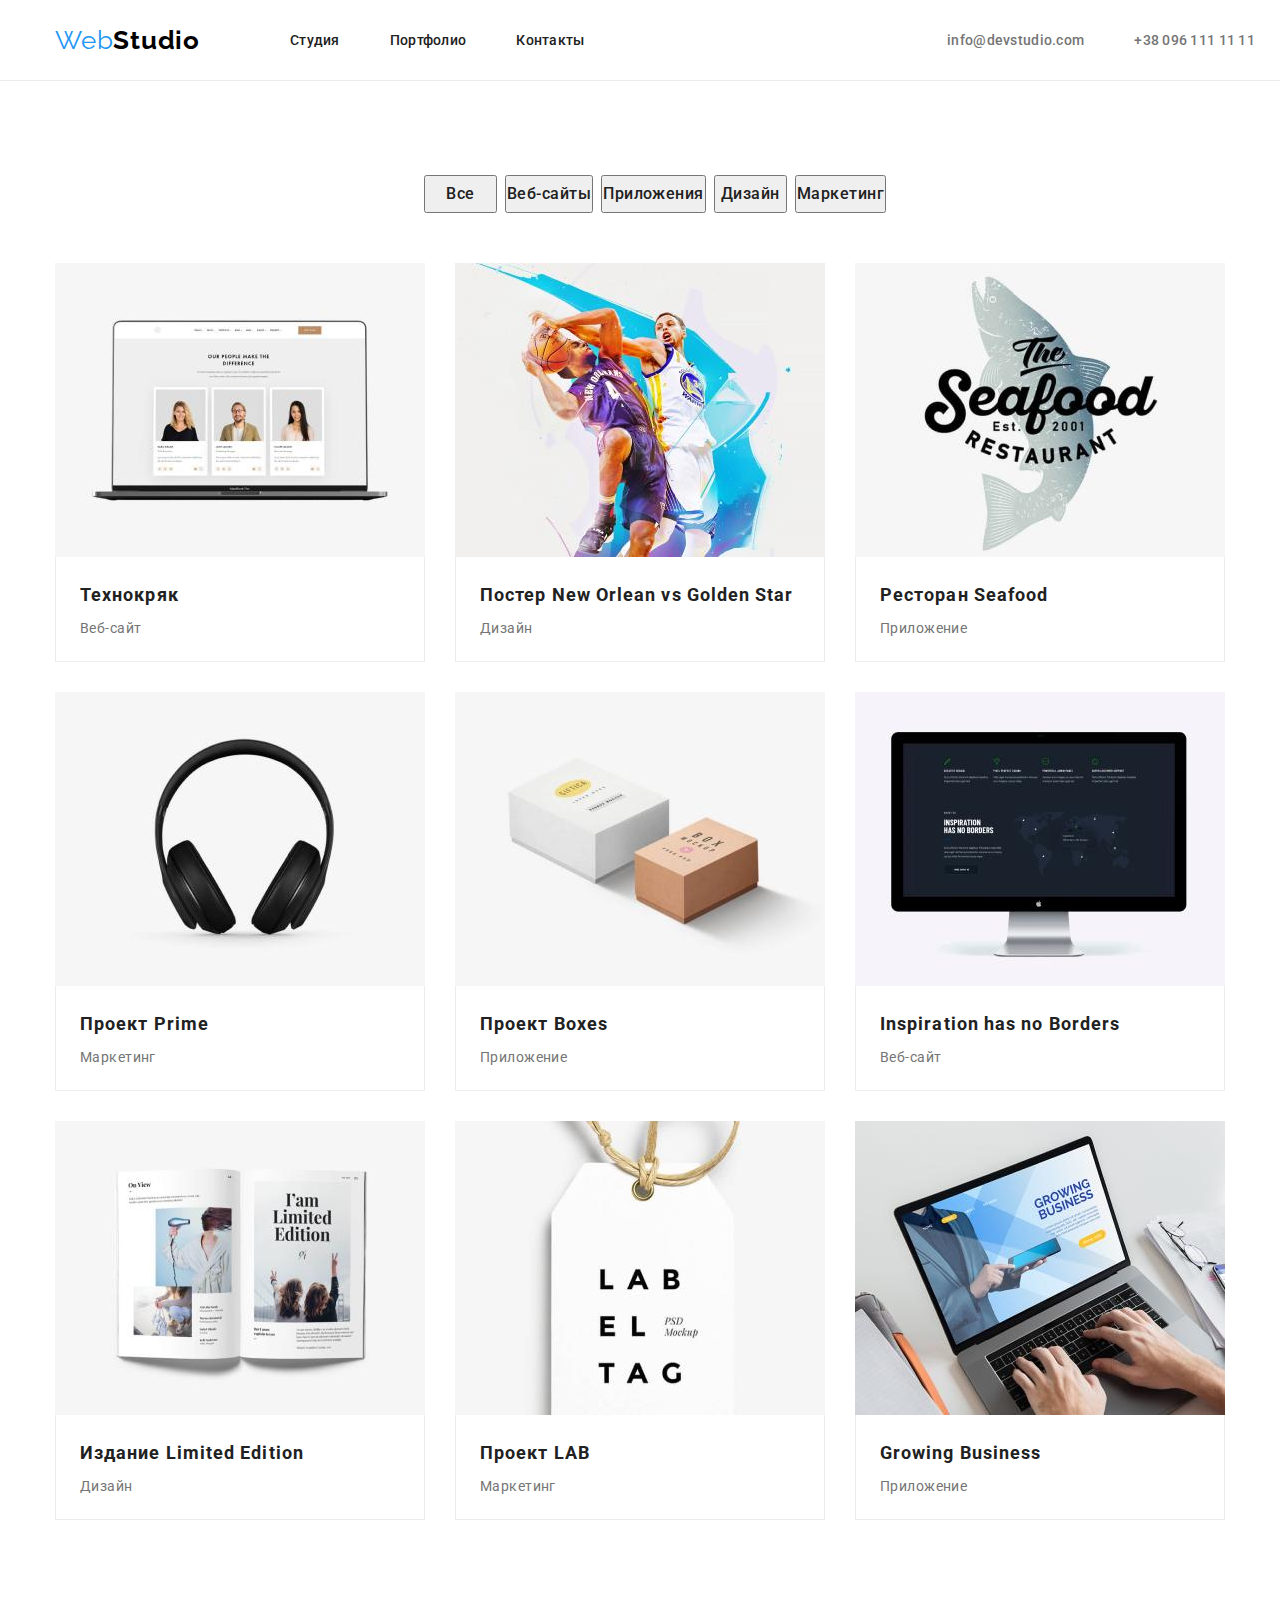
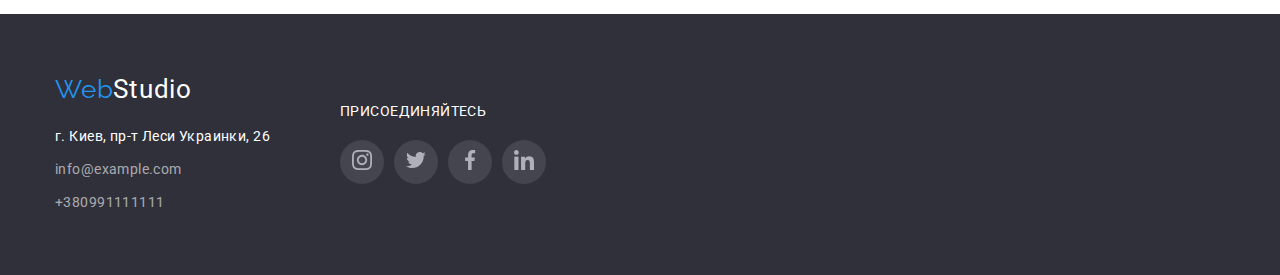
==== portfolio.html @ ac87d8a2 "2" ====
<!DOCTYPE html>
<html lang="en">
    <head>
        <meta charset="UTF-8">
        <meta http-equiv="X-UA-Compatible" content="IE=edge">
        <meta name="viewport" content="width=device-width, initial-scale=1.0">
        <title>WebStudio</title>
        <link rel="stylesheet" href="./css/modern-normalize.css">
        <link rel="stylesheet" href="./css/styles.css">
        <link rel="preconnect" href="https://fonts.gstatic.com">
    <link href="https://fonts.googleapis.com/css2?family=Raleway:wght@700&family=Roboto:wght@400;500;700;900&display=swap" rel="stylesheet">
    </head>



<body>
    <header class="head-pages header heder-portfolio">
        <div class="conteiner">
        <nav class="navigation" >
            <a href="./index.html" lang="en" class="link web-link"> <span class="logo-web">Web</span><span class="logo-studio">Studio</span></a>
            
    <ul class="menu-list description menu-li" >
        <li  class="menu-item item-list "> <a href="./index.html" class="link nav-link"> Студия </a> </li>
        <li  class="menu-item item-list"> <a href="./portfolio.html" class="link nav-link lin"> Портфолио</a></li>
        <li  class="menu-item item-list"> <a href="" class="link nav-link"> Контакты </a></li>
    </ul>
    </nav>
        <ul class="menu-list description men">
            <li class="menu-item item-list"> <a href="mailto:info@devstudio.com" class="link header-links">info@devstudio.com</a></li>
            <li class="menu-item item-list"><a href="tel:+380961111111" class="link header-links">+38 096 111 11 11</a></li>
        </ul>
    </div>
    </header>




<main>
<section  class="portfolio-section">
    <div class="conteiner">
    <ul class="description nav-button-description">
        <li class="nav-button-li" > <button class="nav-button" type="button"> Все </button></li>
        <li class="nav-button-li"><button class="nav-button" type="button"> Веб-сайты </button></li>
        <li  class="nav-button-li"><button class="nav-button" type="button"> Приложения </button></li>
        <li  class="nav-button-li"><button class="nav-button" type="button"> Дизайн </button></li>
        <li  class="nav-button-li"> <button class="nav-button" type="button">Маркетинг</button></li>
    </ul>
    
    
        <ul class="description description-portfolio">
            <li class="description-portfolio-link">
               
                <a href="" class="link">
                <img src="./images/1img.jpg" alt="" width="370" height="294" class="img-pr">
                <div class="port-list">
                <h2 class="title-portfolio">Технокряк</h2>
                <p class="text">Веб-сайт</p></div>
            </a>
        
            </li>

            <li  class="description-portfolio-link">
                <a href="" class="link">
                <img src="./images/2img.jpg" alt="" width="370" height="294" class="img-pr">
               <div class="port-list"> <h2 class="title-portfolio"> Постер <span lang="en"> New Orlean vs Golden Star </span></h2>
                <p class="text">Дизайн</p></div>
        
            </a>
            </li>

            <li class="description-portfolio-link">
                <a href="" class="link">  
                <img src="./images/3img.jpg" alt="" width="370" height="294" class="img-pr">
               <div class="port-list"> <h2 class="title-portfolio"> Ресторан <span lang="en">Seafood</span> </h2>
                <p class="text">Приложение</p></div>   
        </a>
        </li>

        <li class="description-portfolio-link">
            <a href="" class="link">
            <img src="./images/4img.jpg" alt="" width="370" height="294" class="img-pr">
           <div class="port-list"> <h2 class="title-portfolio">Проект <span lang="en">Prime</span> </h2>
            <p class="text"> Маркетинг</p></div>
         </a>
        </li>

        <li class="description-portfolio-link">
            <a href="" class="link">
            <img src="./images/5img.jpg" alt="" width="370" height="294" class="img-pr">
           <div class="port-list"> <h2 class="title-portfolio">Проект <span lang="en">Boxes</span> </h2>
            <p class="text">Приложение </p></div>
           </a>
        </li>

        <li class="description-portfolio-link">
            <a href="" class="link">
            <img src="./images/6img.jpg" alt="" width="370" height="294" class="img-pr">
            <div class="port-list"><h2 class="title-portfolio" lang="en"> Inspiration has no Borders</h2>
            <p class="text">Веб-сайт</p></div>
           
         </a>
        </li>
         
        <li class="description-portfolio-link">
            <a href="" class="link">
            <img src="./images/7img.jpg" alt="" width="370" height="294"  class="img-pr" >
            <div class="port-list"><h2 class="title-portfolio">Издание <span>Limited Edition</span> </h2>
            <p class="text"> Дизайн</p></div>
           
        </a>
        </li>
         
        <li class="description-portfolio-link">
            <a href="" class="link">
            <img src="./images/8img.jpg" alt="" width="370" height="294" class="img-pr">
            <div class="port-list"><h2 class="title-portfolio">Проект <span>LAB</span> </h2>
            <p class="text"> Маркетинг</p></div>
            
        </a>
        </li>

        <li class="description-portfolio-link">
            <a href="" class="link">
            <img src="./images/9img.jpg" alt="" width="370" height="294" class="img-pr">
            <div class="port-list"><h2 class="title-portfolio" lang="en">Growing Business</h2>
            <p class="text">Приложение</p> </div>
        </a>
        </li>
    </ul>
</div>

</section>







</main>




<footer class="contact-details">
    <div class="conteiner footer-conteiner">
        <div class="footer-dive">
    <a href="./index.html" lang="en" class="link footer-lin"> <span class="logo-web">Web</span><span class="log-studio">Studio</span></a>
    <address class="adress">
    <ul class="menu-list-footer description" >
        <li class="google-adres"><a href="https://goo.gl/maps/W2YN3VTwGQjxPYrV6" target="_blank" rel = "noopener noreferrer" class="link link-footer"> <span class="adress-span"> г. Киев, пр-т Леси Украинки, 26 </span></a></li>
        <li class="conakt-adres"><a href="mailto:info@example.com" class="link link-footer">info@example.com</a></li>
        <li class="conakt-adres"><a href="tel:+380991111111" class="link link-footer">+380991111111</a></li>
    </ul>
</div>
    <div>
        <h4>Присоединяйтесь</h4>
        <ul class="mini-list-footer">
            <li class="mini-link-footer"> <a href="">
                <svg class="icon-footer">
                    <use href="./images/sprite.svg#icon-instagram"></use>
                </svg> </a> </li>
                <li class="mini-link-footer"> <a href=""> <svg class="icon-footer">
                    <use href="./images/sprite.svg#icon-tvit"></use>
                </svg> </a></li>
                <li class="mini-link-footer"> <a href=""> <svg class="icon-footer">
                    <use href="./images/sprite.svg#icon-facebook"></use>
                </svg> </a></li>
                <li class="mini-link-footer"> <a href=""> <svg class="icon-footer">
                    <use href="./images/sprite.svg#icon-linkedin"></use>
                </svg> </a></li>
        </ul>
    </div>
    
</address>
</div>
</footer>
</footer>
    

</body>
</html>
---- css/styles.css ----
body {font-family: Roboto, sans-serif;
    background: #FFFFFF;
    color: #757575;
} 
:root { --logo-color: #2196F3;
    --title-color:#212121;
    --title-sektion-color: #2F303A;
    --adress-color: #FFFFFF;
    --team-color:#F5F4FA;
--logo-font: Raleway , sans-serif;
--conact-color:rgba(255, 255, 255, 0.6);
--button:#188CE8;
}
.description {
    list-style: none;
}
.link { text-decoration: none;
} 
.link { color: inherit;
}

.menu-item:hover,
.menu-item:focus { color: var(--logo-color);
}


img {
    display: block;
}
p,
h1,
h2,
h3 { margin-top: 0;
margin-bottom: 0;
}
ul,ol {
    margin-top: 0;
margin-bottom: 0;
padding-left :0;
}

.conteiner{
    width: 1200px;
    padding-left : 15px;
    padding-right: 15px;
    margin: 0 auto;

}
.web-link {display: block;    
}
/* heder */
.header{
    border-bottom: 1px solid #ECECEC;

}
.nav-link{padding-top: 10px;
padding-bottom: 10px;}
.header-links{padding-top: 10px;
    padding-bottom: 10px;}
.men .menu-item:not(:last-child){ margin-right: 50px;}
.web-link{ margin-right: 90px;
    padding-top: 10px;
    padding-bottom: 10px;
}
.menu-li .menu-item:not(:last-child) {margin-right: 50px;}
 
.conteiner .menu-list{display: flex;
}

.header .conteiner {
    min-height: 80px;
    justify-content: space-between;
    display: flex; 
align-items: center;}
nav{display: flex;
    align-items: center;}
    .menu-list{ display: flex;
        align-items: center;}
.lin {color: var(--logo-color);}
.logo-web { font-family: var(--logo-font);
    font-weight: 700d;
    font-size: 26px;
    line-height: 1.19;
    letter-spacing: 0.03em;
    color: var(--logo-color);    
  }
  .logo-studio {font-family: var(--logo-font);
    font-weight: 700;
    font-size: 26px;
    line-height: 1.19;
    letter-spacing: 0.03em;
    color: #000000;
}
.nav-link {font-weight: 500;
    font-size: 14px;
    line-height: 1.14;
    letter-spacing: 0.02em;
    color: var(--title-color);
}
.header-link {font-weight: 500;
    font-size: 14px;
    line-height: 1.14;
    letter-spacing: 0.02em;
}
.header-link:focus,
.header-link:hover:{ color:var(--logo-color);} 
.header-links {font-weight: 500;
    font-size: 14px;
    line-height: 1.14;
    letter-spacing: 0.02em;}


/*title section*/
.title-section{
    padding-top: 200px;
    padding-bottom: 200px;
    
    
}
.nav-lin {
    font-weight: 500;
font-size: 14px;
line-height: 1.14;
letter-spacing: 0.02em;
color: var(--logo-color);
}

.nav-link:focus,
.nav-link:hover {
    color:var(--logo-color) ;
}
.title-section{
    max-width: 1600;
    margin: 0 auto;
    background-image: linear-gradient( to right,
        rgba(47, 48, 58, 0.4),
        rgba(47, 48, 58, 0.4) ),
    url(../images/bacimg.jpg); 
    background-repeat: no-repeat;
    background-position: center;
    background-size: cover;
}

.title-list { margin-bottom: 30px;
    font-weight: 900;
font-size: 44px;
line-height: 1.36;
text-align: center;
letter-spacing: 0.06em;
text-transform: uppercase;
color: var(--adress-color);
}
.title-button{text-align: center;
}
.button { 
    display: inline-block;
    min-width: 200px;
    min-height: 50px;
    left: 700px;
    top: 430px;

    font-family: inherit;
    font-weight: 700;
    font-size: 16px;
    line-height: 1.87;
    align-items: center;
    text-align: center;
    letter-spacing: 0.06em;
    color: var(--adress-color);
    background-color: #2196F3;
     
    }
    .button:focus,
    .button:hover { color: var (--adress-color);
    background: var(--button);}
/*title section*/


/*information section*/
.title-portfolio
{font-weight: 700;
    font-size: 18px;
    line-height: 2;
    letter-spacing: 0.06em;
    color: var(--title-color);

}


.title {
    font-weight: bold;
    font-size: 36px;
    line-height: 1.16;
    text-align: center;
    letter-spacing: 0.03em;
    color: var(--title-color);
}
.text {font-weight: 400;
    font-size: 14px;
    line-height: 1.71;
    letter-spacing: 0.03em;

}
.team {
    font-weight: 500;
font-size: 16px;
line-height: 1.18;
text-align: center;
letter-spacing: 0.03em;
color: var(--title-color);
}  
.signature { 
    font-size: 16px;
    line-height: 1.18;
    text-align: center;
    letter-spacing: 0.03em;
}
.categories{ font-weight: 700;
    font-size: 14px;
    line-height: 1.14;
    letter-spacing: 0.03em;
    text-transform: uppercase;
    color: var(--title-color);
}
.team-section { background: var(--team-color);

}
/*information section*/

/* item-conteiner*/
.icon{
    width: 20px;
    height: 20px;
   
}
.mini-list{display: flex;
justify-content: center;
margin-top: 16px;}
.mini-link:not(:last-child){
    margin-right: 10px;}
.mini-link{
   
    width: 44px;
    height: 44px;
    border-radius: 50%;
    justify-content: center;
    display: flex;
    align-items: center;
}
.mini-link:hover .icon {
    fill: var(--adress-color);
}
.mini-link:hover{
    background-color: var(--logo-color);
}
.team-section {padding-top: 94px;padding-bottom: 94px;}
    
    .team-description{
        display: flex;
        margin-left: -30px;
    margin-top: -30px;
    }
.team-li{padding-top: 30px;
padding-bottom: 30px;}
.title{margin-bottom: 50px;
}
.team {margin-bottom: 10px;}
.categories {margin-bottom: 10px;}

.etem-list { flex-basis:calc( (100%-120px) /4 );
    filter: drop-shadow(0px 4px 4px rgba(0, 0, 0, 0.25));
    
    margin-top: 30px;
margin-left: 30px;
}
    .team-li{border-right: 1px solid #ECECEC;
        border-bottom: 1px solid #ECECEC; 
       border-left: 1px solid #ECECEC;
    background-color: var(--adress-color); }
/*item-conteiner*/


/* description-conteiner*/
.item-list-g::before{
    display: block;
    content: "";
    height: 120px;
    width: 270px;
    background-repeat: no-repeat;
    background-position: center;
    background-color: #F5F4FA;
    margin-bottom: 30px;
}


.Group::before{
    background-image: url(../images/Group.svg);   
}
.clock::before{background-image: url(../images/clock.svg);}
.diagram::before{background-image:url(../images/diagram.svg)}
.astronaut::before{background-image: url(../images/astronaut.svg);}


.description-section{
    padding-top: 94px;
    padding-bottom: 94px;
}
.description{margin-right: -30px;}

.description-conteiner{
    display: flex;
}
.item-description{display: flex;
    }
    .item-description .item-list {width: 270px;}

.hidden-header{
    position: absolute;
    width: 1px;
    height: 1px;
    margin: -1px;
    border: 0;
    padding: 0;
    
    white-space: nowrap;
    clip-path: inset(100%);
    clip: rect(0 0 0 0);
    overflow: hidden;}
    .list {margin-right: 30px;}
/* description-conteiner*/

/*onteiner-work-examples*/

.section-work-examples{
    padding-bottom: 94px;
}
.box-list{margin-left: 30px;
margin-top: 30px;}
.item-list-description {display: flex;
    margin-top: -30px;
    margin-left: -30px;
}





/*onteiner-work-examples*/

/* clients-section*/
.clients-section{padding-top: 94px;
padding-bottom: 94px;}
.clients{
    display: flex;
    justify-content: center;
    margin-top: 50px;
}
.clients-list{border: 1px solid #AFB1B8;
   display: flex;
   justify-content: center;
   align-items: center;
    width: 170px;
    height: 92px;
}

.clients-list:not(:last-child){margin-right: 30px;}

    
/* clients-section*/

/* footer */
.footer-conteiner{
 align-items: center;
 display: flex;
}
.menu-list-footer{margin-right: 70px;}
h4{font-weight: 400;
    font-size: 14px;
    line-height: 1.14;
    letter-spacing: 0.03em;
    text-transform: uppercase;
    color: var(--adress-color);}

.contact-details{ background: var(--title-sektion-color); 
}
.log-studio{
    color:var(--adress-color);
    font-weight: 700px;
font-size: 26px;
line-height: 1.19;
letter-spacing: 0.03em;
}


.menu-list-footer {  font-weight: 400px;
    font-size: 14px;
    line-height: 1.71;
    letter-spacing: 0.03em;
}
.google-adres { color: var( --adress-color);

}
.conakt-adres { color: var(--conact-color);

}
.menu-list-footer:hover
.menu-list-footer:focus{ color: var(--logo-color); 
}
.link-footer{font-weight: 400;
    font-size: 14px;
    line-height: 1.71;
    letter-spacing: 0.03em;
padding-top: 5px;
padding-bottom: 5px;}
    .conakt-adres:not(:last-child) {margin-bottom: 9px;}
    .google-adres{margin-bottom: 9px;}

    .mini-list-footer {display: flex;
    justify-content: center;}
    .mini-link-footer{width: 44px;
        height: 44px;
        border-radius: 50%;
        justify-content: center;
        display: flex;
        margin-top: 20px;
        margin-right: 10px;
        align-items: center;
        background: rgba(255, 255, 255, 0.1);}

        .icon-footer{width: 20px;
        height: 20px;
        }
/* footer */




/* portfolio*/

.description-portfolio-link:hover{box-shadow: 0px 4px 4px rgba(0, 0, 0, 0.25);}

.portfolio-section{
    padding-top: 94px;
    padding-bottom: 94px;
}

.footer-lin{display: inline-block;
margin-bottom: 20px;}
.nav-button-description{
    margin-bottom: 50px;
    display: flex;

    justify-content: center;
    }
    .nav-button-li:not(:last-child){margin-right: 8px;}
.footer-conteiner{padding-top: 60px;
padding-bottom: 60px;}
.nav-button { 
    min-height: 38px;
    min-width: 73px;
    font-weight: 500;
    font-size: 16px;
    line-height: 1.62;
    letter-spacing: 0.03em;
    color: var(--title-color);
}

.nav-button:focus {
    color: var( --adress-color);
    background: var(--logo-color);
 }
 .port-list{ border-right: 1px solid #ECECEC;
     border-bottom: 1px solid #ECECEC; 
    border-left: 1px solid #ECECEC;
padding-top: 20px;
padding-right: 24px;
padding-bottom: 20px;
padding-left: 24px;}
.title-portfolio{margin-bottom: 4px;}
.description-portfolio-link{

    width: 370px;
    margin-top: 30px;
    margin-right: 30px;
}



.img-pr{display: block;}
 .description-portfolio{display: flex;
    flex-wrap:wrap;
    margin-right: -30px;
    margin-top: -30px;
    }
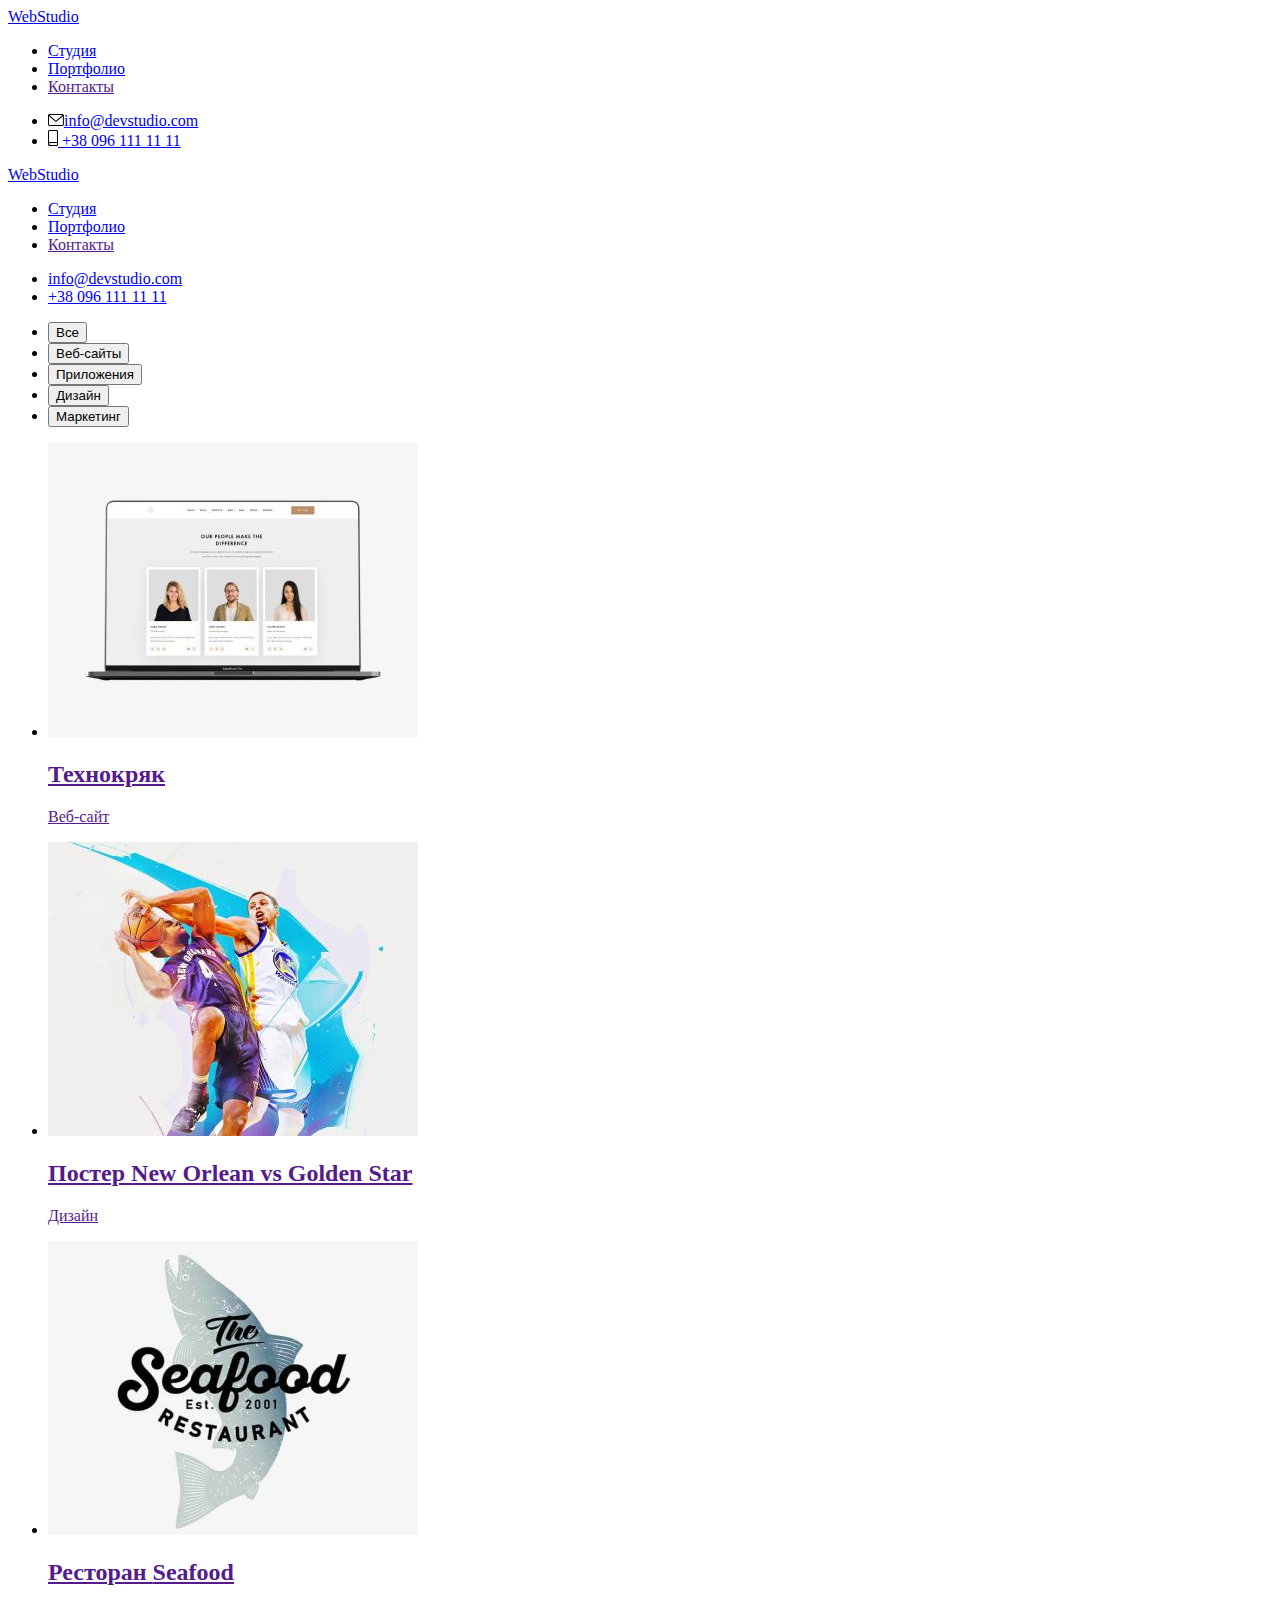
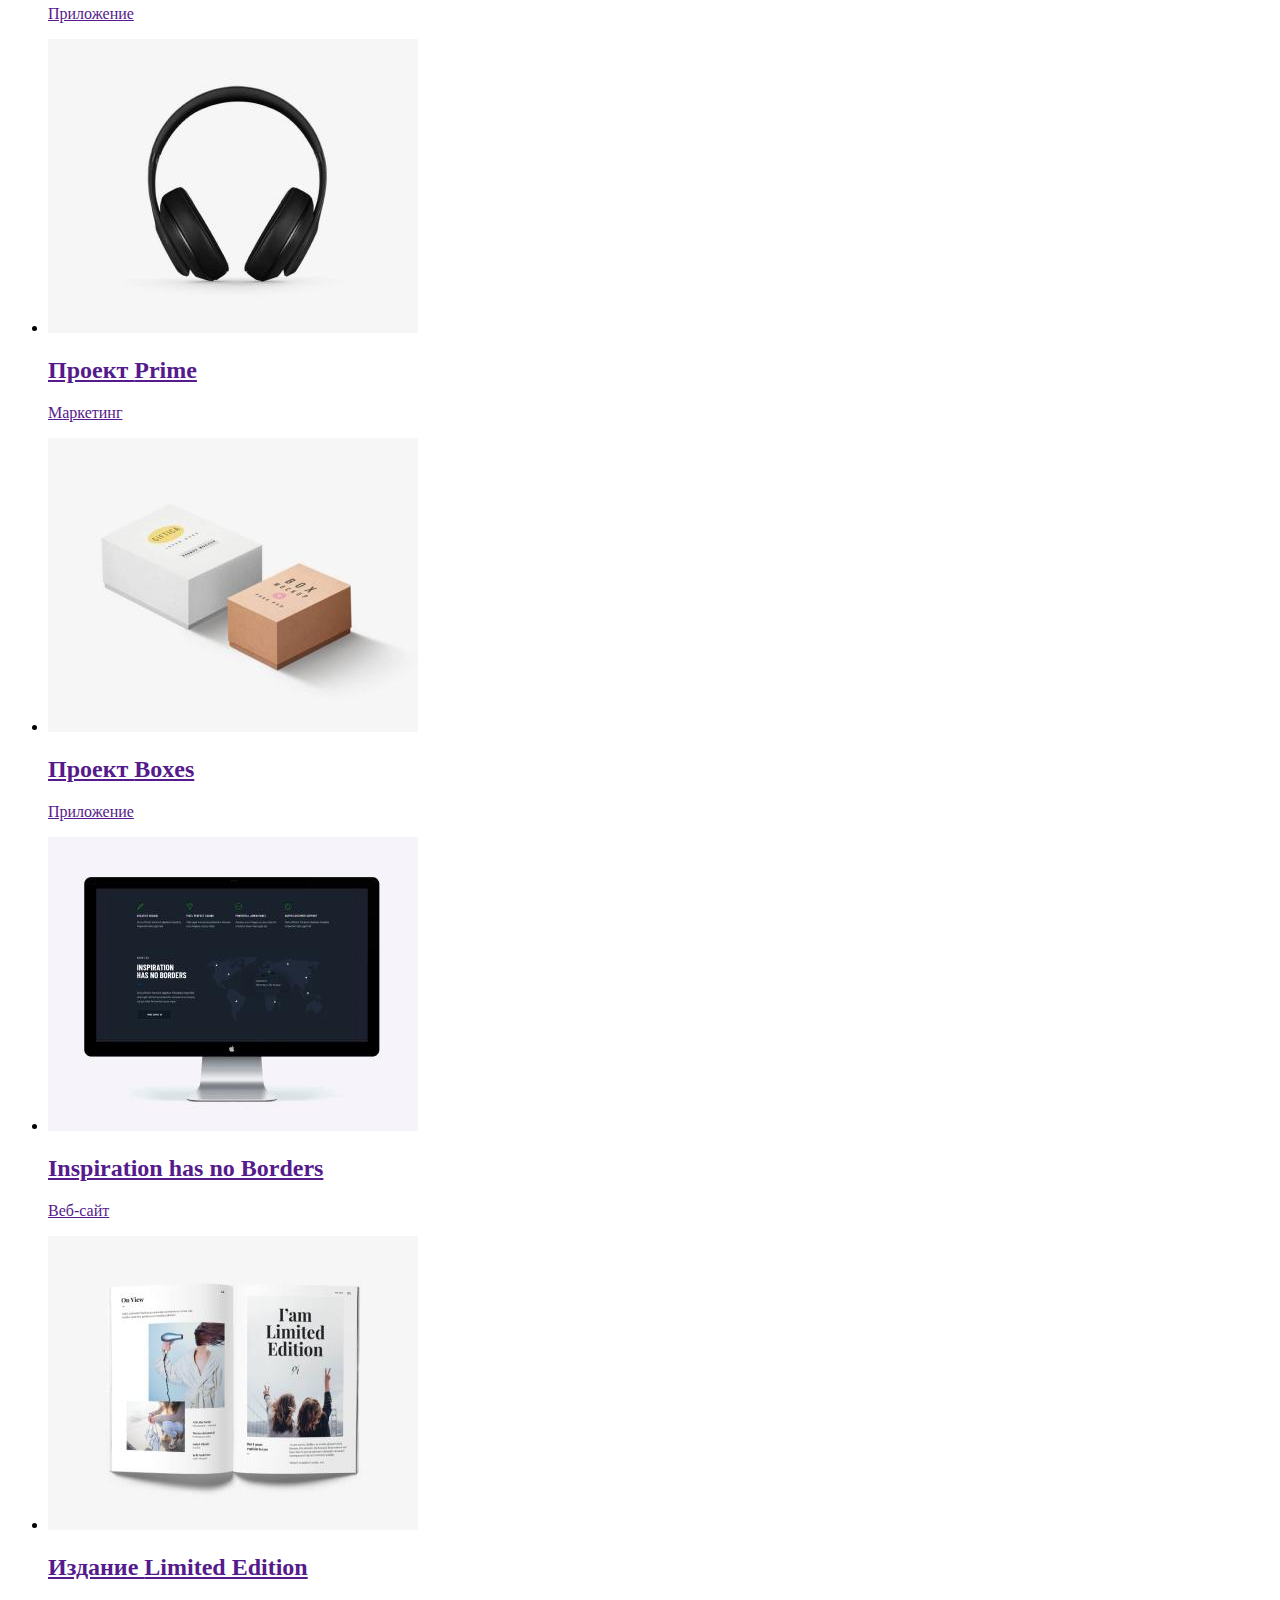
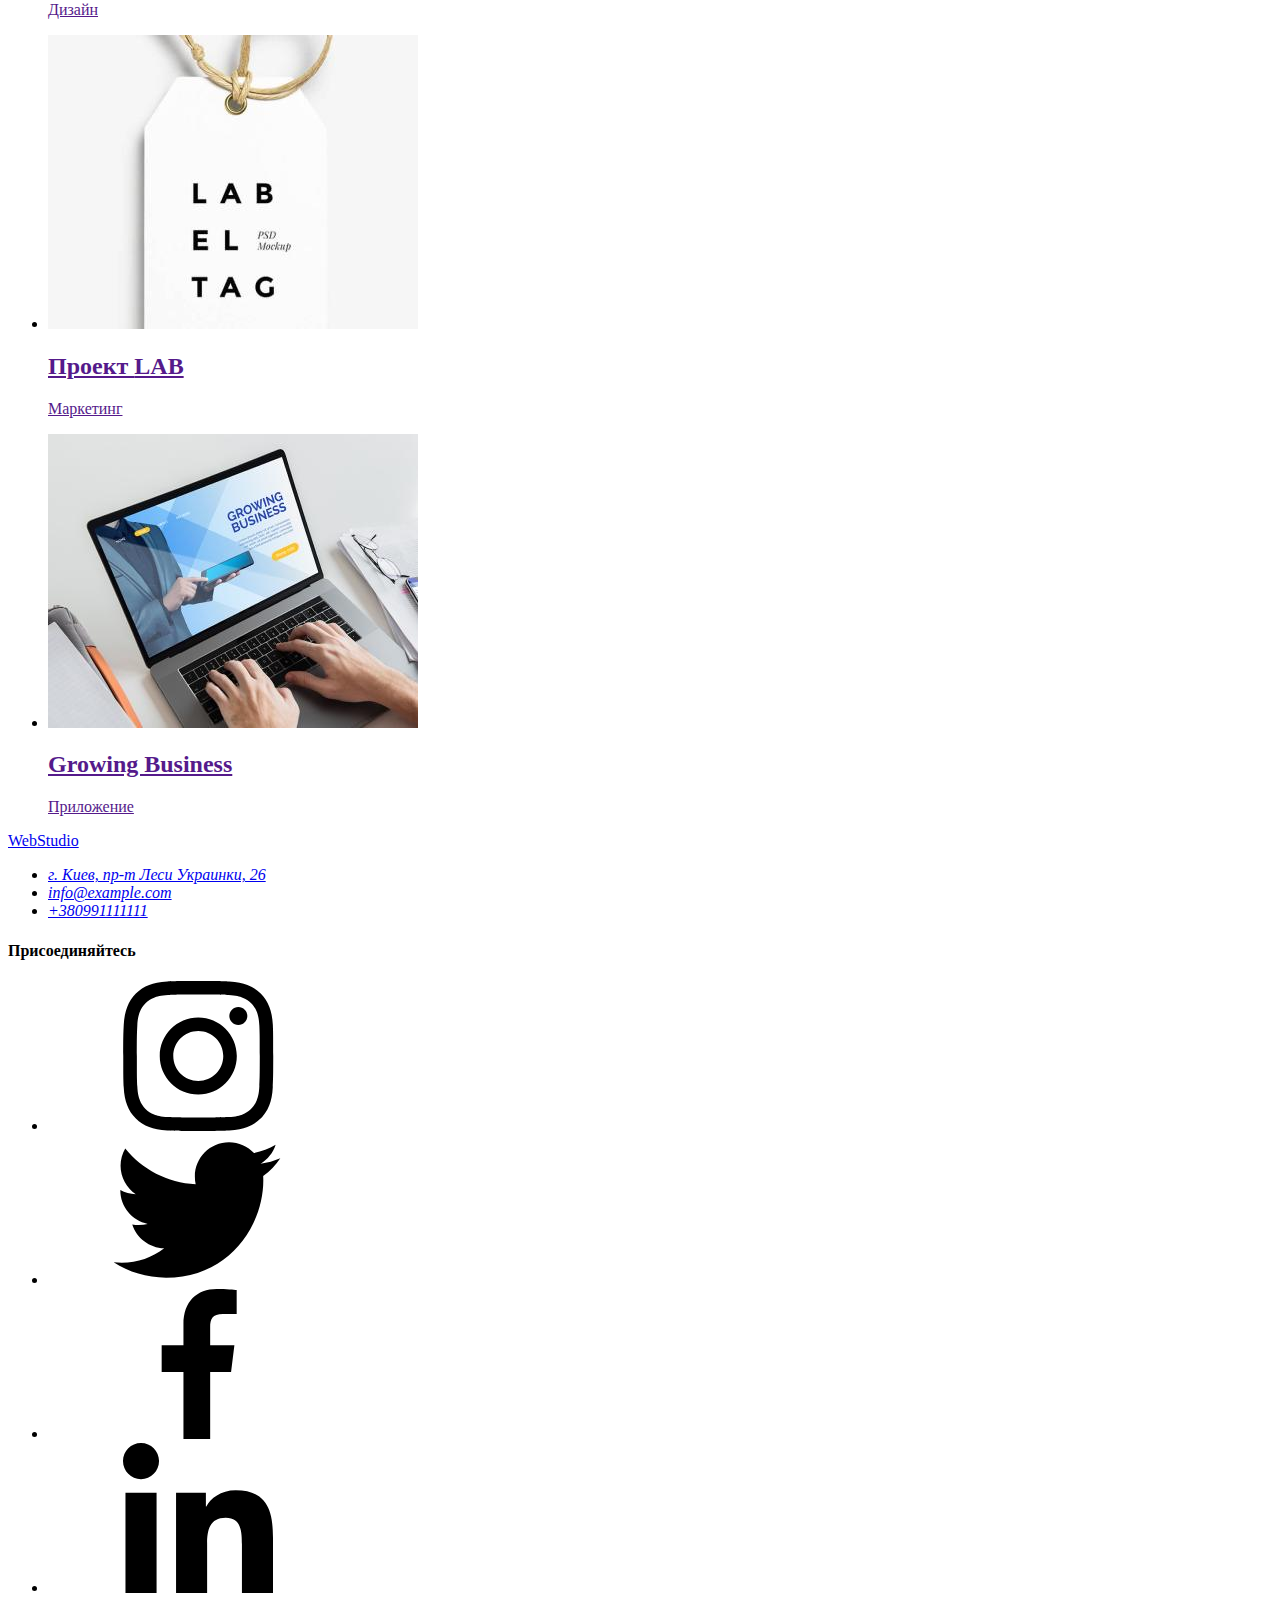
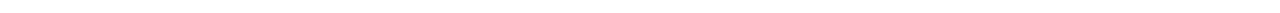
==== commit 94dbdd99: "2" ====
--- a/portfolio.html
+++ b/portfolio.html
@@ -1,15 +1,26 @@
 <!DOCTYPE html>
 <html lang="en">
-    <head>
-        <meta charset="UTF-8">
-        <meta http-equiv="X-UA-Compatible" content="IE=edge">
-        <meta name="viewport" content="width=device-width, initial-scale=1.0">
-        <title>WebStudio</title>
-        <link rel="stylesheet" href="./css/modern-normalize.css">
-        <link rel="stylesheet" href="./css/styles.css">
-        <link rel="preconnect" href="https://fonts.gstatic.com">
-    <link href="https://fonts.googleapis.com/css2?family=Raleway:wght@700&family=Roboto:wght@400;500;700;900&display=swap" rel="stylesheet">
-    </head>
+    <header class="header">
+        <div class="conteiner">
+        <nav class="navigation">
+            <a href="./index.html" lang="en" class="link web-link"> <span class="logo-web">Web</span><span class="logo-studio">Studio</span></a>
+            
+    <ul class="menu-list description menu-li" >
+        <li  class="menu-item"> <a href="./index.html" class="link nav-link lin"> Студия </a> </li>
+        <li  class="menu-item"> <a href="./portfolio.html" class="link nav-link"> Портфолио</a></li>
+        <li  class="menu-item"> <a href="" class="link nav-link"> Контакты </a></li>
+    </ul>
+    </nav>
+    <ul class="menu-list description men">
+        <li class="menu-item item-list"> <a href="mailto:info@devstudio.com" class="link header-links"> <svg class="icon-heder" height="12" width="16">
+            <use href="./images/sprite.svg#icon-envelope"></use>
+        </svg>info@devstudio.com</a></li>
+        <li class="menu-item item-list"><a href="tel:+380961111111" class="link header-links"><svg class="icon-heder" height="16" width="10">
+            <use href="./images/sprite.svg#icon-smartph"></use>
+        </svg> +38 096 111 11 11</a></li>
+    </ul>
+    </div>
+    </header>
 
 
 
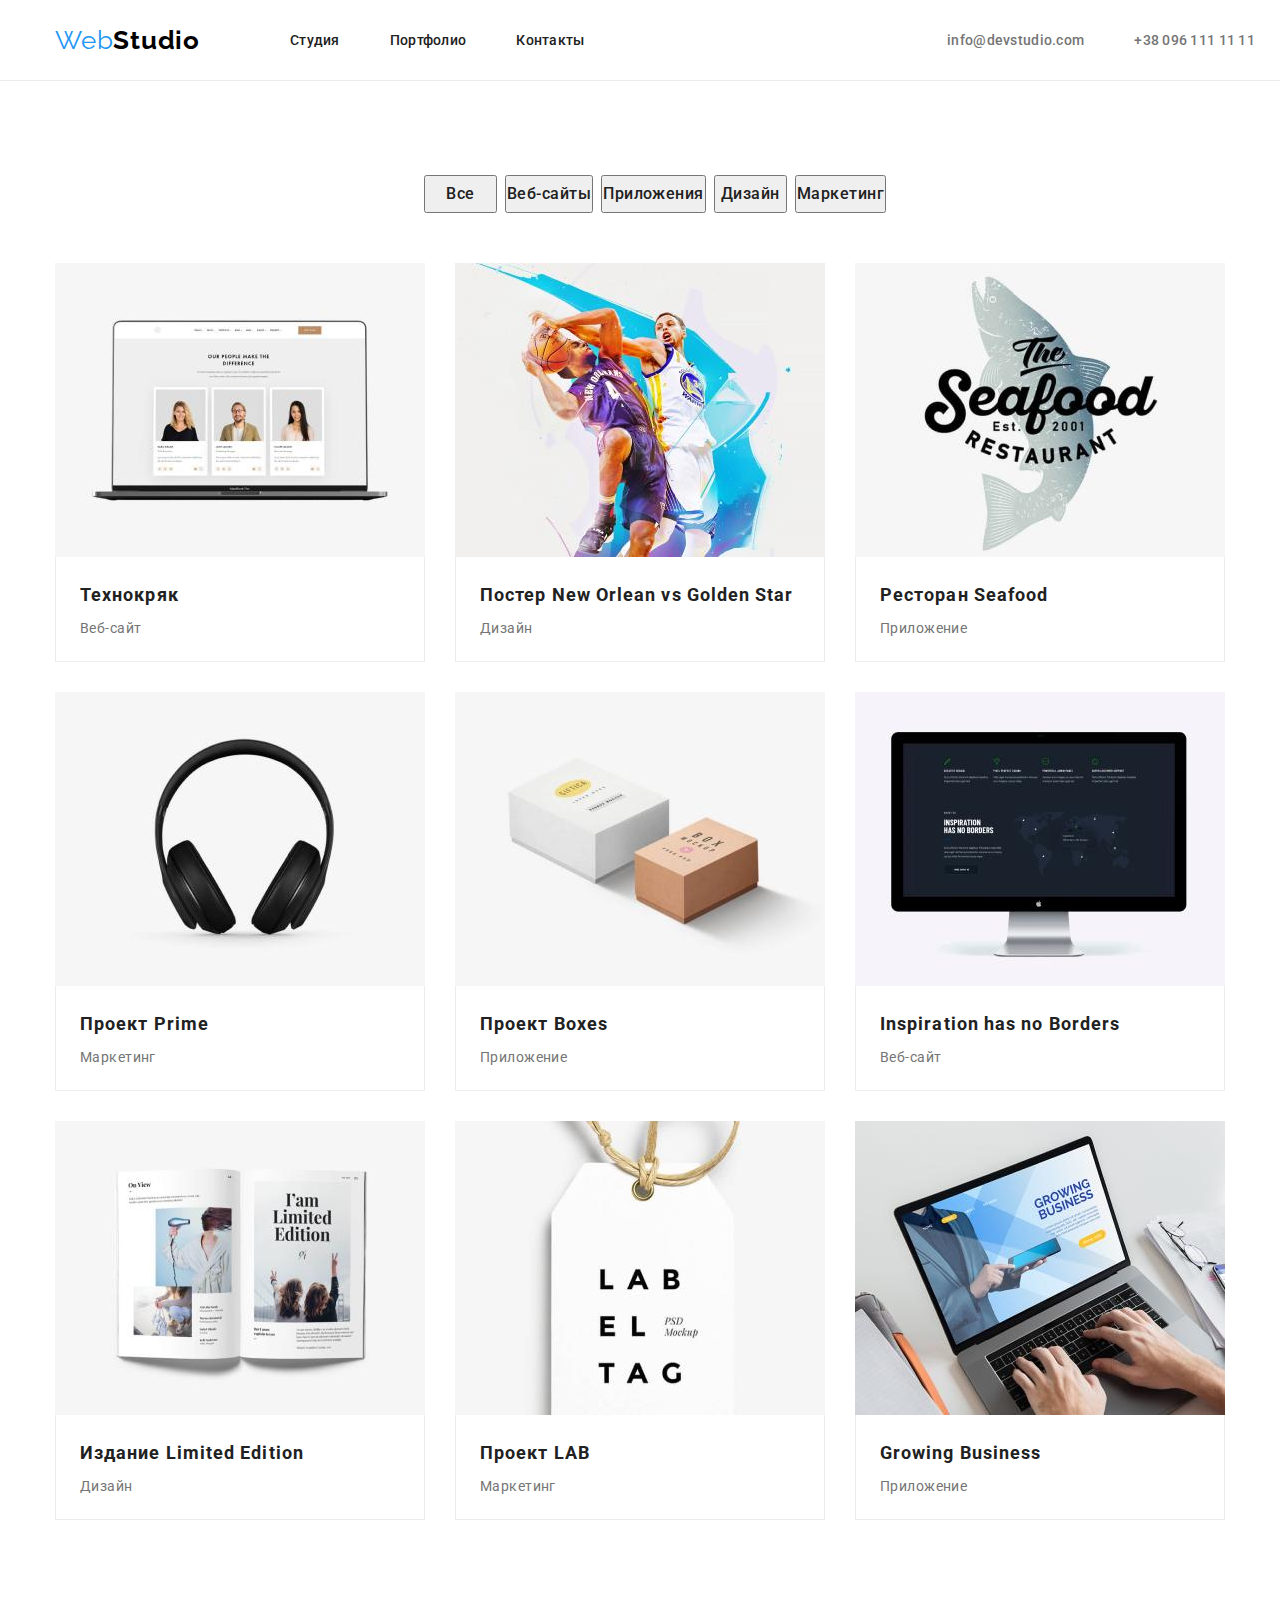
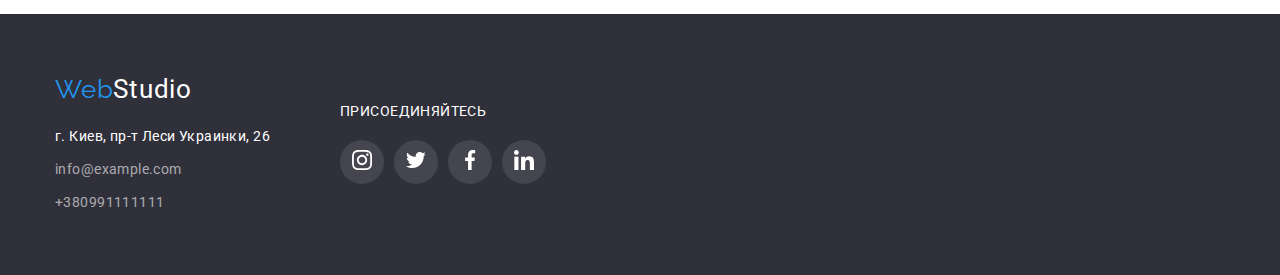
==== commit 54747b53: "2" ====
--- a/portfolio.html
+++ b/portfolio.html
@@ -1,26 +1,15 @@
 <!DOCTYPE html>
 <html lang="en">
-    <header class="header">
-        <div class="conteiner">
-        <nav class="navigation">
-            <a href="./index.html" lang="en" class="link web-link"> <span class="logo-web">Web</span><span class="logo-studio">Studio</span></a>
-            
-    <ul class="menu-list description menu-li" >
-        <li  class="menu-item"> <a href="./index.html" class="link nav-link lin"> Студия </a> </li>
-        <li  class="menu-item"> <a href="./portfolio.html" class="link nav-link"> Портфолио</a></li>
-        <li  class="menu-item"> <a href="" class="link nav-link"> Контакты </a></li>
-    </ul>
-    </nav>
-    <ul class="menu-list description men">
-        <li class="menu-item item-list"> <a href="mailto:info@devstudio.com" class="link header-links"> <svg class="icon-heder" height="12" width="16">
-            <use href="./images/sprite.svg#icon-envelope"></use>
-        </svg>info@devstudio.com</a></li>
-        <li class="menu-item item-list"><a href="tel:+380961111111" class="link header-links"><svg class="icon-heder" height="16" width="10">
-            <use href="./images/sprite.svg#icon-smartph"></use>
-        </svg> +38 096 111 11 11</a></li>
-    </ul>
-    </div>
-    </header>
+    <head>
+        <meta charset="UTF-8">
+        <meta http-equiv="X-UA-Compatible" content="IE=edge">
+        <meta name="viewport" content="width=device-width, initial-scale=1.0">
+        <title>WebStudio</title>
+        <link rel="stylesheet" href="./css/modern-normalize.css">
+        <link rel="stylesheet" href="./css/styles.css">
+        <link rel="preconnect" href="https://fonts.gstatic.com">
+    <link href="https://fonts.googleapis.com/css2?family=Raleway:wght@700&family=Roboto:wght@400;500;700;900&display=swap" rel="stylesheet">
+    </head>
 
 
 
--- a/css/styles.css
+++ b/css/styles.css
@@ -0,0 +1,512 @@
+body {font-family: Roboto, sans-serif;
+    background: #FFFFFF;
+    color: #757575;
+} 
+:root { --logo-color: #2196F3;
+    --title-color:#212121;
+    --title-sektion-color: #2F303A;
+    --adress-color: #FFFFFF;
+    --team-color:#F5F4FA;
+--logo-font: Raleway , sans-serif;
+--conact-color:rgba(255, 255, 255, 0.6);
+--button:#188CE8;
+}
+.description {
+    list-style: none;
+}
+.link { text-decoration: none;
+} 
+.link { color: inherit;
+}
+
+.menu-item:hover,
+.menu-item:focus { color: var(--logo-color);
+}
+
+
+img {
+    display: block;
+}
+p,
+h1,
+h2,
+h3 { margin-top: 0;
+margin-bottom: 0;
+}
+ul,ol {
+    margin-top: 0;
+margin-bottom: 0;
+padding-left :0;
+}
+
+.conteiner{
+    width: 1200px;
+    padding-left : 15px;
+    padding-right: 15px;
+    margin: 0 auto;
+
+}
+.web-link {display: block;    
+}
+/* heder */
+.icon-heder{
+    fill: #AFB1B8;
+    margin-right: 10px;
+}
+.header-links:hover .icon-heder{ fill: #2196F3;}
+.header{
+    border-bottom: 1px solid #ECECEC;
+
+}
+.nav-link{padding-top: 10px;
+padding-bottom: 10px;}
+.header-links{padding-top: 10px;
+    padding-bottom: 10px;}
+.men .menu-item:not(:last-child){ margin-right: 50px;}
+.web-link{ margin-right: 90px;
+    padding-top: 10px;
+    padding-bottom: 10px;
+}
+.menu-li .menu-item:not(:last-child) {margin-right: 50px;}
+ 
+.conteiner .menu-list{display: flex;
+}
+
+.header .conteiner {
+    min-height: 80px;
+    justify-content: space-between;
+    display: flex; 
+align-items: center;}
+nav{display: flex;
+    align-items: center;}
+    .menu-list{ display: flex;
+        align-items: center;}
+.lin {color: var(--logo-color);}
+.logo-web { font-family: var(--logo-font);
+    font-weight: 700d;
+    font-size: 26px;
+    line-height: 1.19;
+    letter-spacing: 0.03em;
+    color: var(--logo-color);    
+  }
+  .logo-studio {font-family: var(--logo-font);
+    font-weight: 700;
+    font-size: 26px;
+    line-height: 1.19;
+    letter-spacing: 0.03em;
+    color: #000000;
+}
+.nav-link {font-weight: 500;
+    font-size: 14px;
+    line-height: 1.14;
+    letter-spacing: 0.02em;
+    color: var(--title-color);
+}
+.header-link {font-weight: 500;
+    font-size: 14px;
+    line-height: 1.14;
+    letter-spacing: 0.02em;
+}
+.header-link:focus,
+.header-link:hover:{ color:var(--logo-color);} 
+.header-links {font-weight: 500;
+    font-size: 14px;
+    line-height: 1.14;
+    letter-spacing: 0.02em;}
+
+
+/*title section*/
+.title-section{
+    padding-top: 200px;
+    padding-bottom: 200px;
+    
+    
+}
+.nav-lin {
+    font-weight: 500;
+font-size: 14px;
+line-height: 1.14;
+letter-spacing: 0.02em;
+color: var(--logo-color);
+}
+
+.nav-link:focus,
+.nav-link:hover {
+    color:var(--logo-color) ;
+}
+.title-section{
+    max-width: 1600;
+    margin: 0 auto;
+    background-image: linear-gradient( to right,
+        rgba(47, 48, 58, 0.4),
+        rgba(47, 48, 58, 0.4) ),
+    url(../images/bacimg.jpg); 
+    background-repeat: no-repeat;
+    background-position: center;
+    background-size: cover;
+}
+
+.title-list { margin-bottom: 30px;
+    font-weight: 900;
+font-size: 44px;
+line-height: 1.36;
+text-align: center;
+letter-spacing: 0.06em;
+text-transform: uppercase;
+color: var(--adress-color);
+}
+.title-button{text-align: center;
+}
+.button { 
+    display: inline-block;
+    min-width: 200px;
+    min-height: 50px;
+    left: 700px;
+    top: 430px;
+
+    font-family: inherit;
+    font-weight: 700;
+    font-size: 16px;
+    line-height: 1.87;
+    align-items: center;
+    text-align: center;
+    letter-spacing: 0.06em;
+    color: var(--adress-color);
+    background-color: #2196F3;
+     
+    }
+    .button:focus,
+    .button:hover { color: var (--adress-color);
+    background: var(--button);}
+/*title section*/
+
+
+/*information section*/
+.title-portfolio
+{font-weight: 700;
+    font-size: 18px;
+    line-height: 2;
+    letter-spacing: 0.06em;
+    color: var(--title-color);
+
+}
+
+
+.title {
+    font-weight: bold;
+    font-size: 36px;
+    line-height: 1.16;
+    text-align: center;
+    letter-spacing: 0.03em;
+    color: var(--title-color);
+}
+.text {font-weight: 400;
+    font-size: 14px;
+    line-height: 1.71;
+    letter-spacing: 0.03em;
+
+}
+.team {
+    font-weight: 500;
+font-size: 16px;
+line-height: 1.18;
+text-align: center;
+letter-spacing: 0.03em;
+color: var(--title-color);
+}  
+.signature { 
+    font-size: 16px;
+    line-height: 1.18;
+    text-align: center;
+    letter-spacing: 0.03em;
+}
+.categories{ font-weight: 700;
+    font-size: 14px;
+    line-height: 1.14;
+    letter-spacing: 0.03em;
+    text-transform: uppercase;
+    color: var(--title-color);
+}
+.team-section { background: var(--team-color);
+
+}
+/*information section*/
+
+/* item-conteiner*/
+.icon{
+    width: 20px;
+    height: 20px;
+    fill: #AFB1B8;
+   
+}
+.mini-list{display: flex;
+justify-content: center;
+margin-top: 16px;}
+.mini-link:not(:last-child){
+    margin-right: 10px;}
+.mini-link{
+   
+    width: 44px;
+    height: 44px;
+    border-radius: 50%;
+    justify-content: center;
+    display: flex;
+    align-items: center;
+}
+.mini-link:hover .icon {
+    fill: var(--adress-color);
+}
+.mini-link:hover{
+    background-color: var(--logo-color);
+}
+.team-section {padding-top: 94px;padding-bottom: 94px;}
+    
+    .team-description{
+        display: flex;
+        margin-left: -30px;
+    margin-top: -30px;
+    }
+.team-li{padding-top: 30px;
+padding-bottom: 30px;}
+.title{margin-bottom: 50px;
+}
+.team {margin-bottom: 10px;}
+.categories {margin-bottom: 10px;}
+
+.etem-list { flex-basis:calc( (100%-120px) /4 );
+    filter: drop-shadow(0px 4px 4px rgba(0, 0, 0, 0.25));
+    
+    margin-top: 30px;
+margin-left: 30px;
+}
+    .team-li{border-right: 1px solid #ECECEC;
+        border-bottom: 1px solid #ECECEC; 
+       border-left: 1px solid #ECECEC;
+    background-color: var(--adress-color); }
+/*item-conteiner*/
+
+
+/* description-conteiner*/
+.item-list-g::before{
+    display: block;
+    content: "";
+    height: 120px;
+    width: 270px;
+    background-repeat: no-repeat;
+    background-position: center;
+    background-color: #F5F4FA;
+    margin-bottom: 30px;
+}
+
+
+.Group::before{
+    background-image: url(../images/Group.svg);   
+}
+.clock::before{background-image: url(../images/clock.svg);}
+.diagram::before{background-image:url(../images/diagram.svg)}
+.astronaut::before{background-image: url(../images/astronaut.svg);}
+
+
+.description-section{
+    padding-top: 94px;
+    padding-bottom: 94px;
+}
+.description{margin-right: -30px;}
+
+.description-conteiner{
+    display: flex;
+}
+.item-description{display: flex;
+    }
+    .item-description .item-list {width: 270px;}
+
+.hidden-header{
+    position: absolute;
+    width: 1px;
+    height: 1px;
+    margin: -1px;
+    border: 0;
+    padding: 0;
+    
+    white-space: nowrap;
+    clip-path: inset(100%);
+    clip: rect(0 0 0 0);
+    overflow: hidden;}
+    .list {margin-right: 30px;}
+/* description-conteiner*/
+
+/*onteiner-work-examples*/
+
+.section-work-examples{
+    padding-bottom: 94px;
+}
+.box-list{margin-left: 30px;
+margin-top: 30px;}
+.item-list-description {display: flex;
+    margin-top: -30px;
+    margin-left: -30px;
+}
+
+
+
+
+
+/*onteiner-work-examples*/
+
+/* clients-section*/
+.clients-icon{
+    fill: #AFB1B8;
+}
+
+.clients-section{padding-top: 94px;
+padding-bottom: 94px;}
+.clients{
+    display: flex;
+    justify-content: center;
+    margin-top: 50px;
+}
+.clients-list:hover{ border-color: #2196F3;
+}
+.clients-list:hover .clients-icon{ fill: #2196F3;}
+.clients-list{border: 1px solid #AFB1B8;
+   display: flex;
+   justify-content: center;
+   align-items: center;
+    width: 170px;
+    height: 92px;
+}
+
+.clients-list:not(:last-child){margin-right: 30px;}
+
+    
+/* clients-section*/
+
+/* footer */
+.footer-conteiner{
+ align-items: center;
+ display: flex;
+}
+.menu-list-footer{margin-right: 70px;}
+h4{font-weight: 400;
+    font-size: 14px;
+    line-height: 1.14;
+    letter-spacing: 0.03em;
+    text-transform: uppercase;
+    color: var(--adress-color);}
+
+.contact-details{ background: var(--title-sektion-color); 
+}
+.log-studio{
+    color:var(--adress-color);
+    font-weight: 700px;
+font-size: 26px;
+line-height: 1.19;
+letter-spacing: 0.03em;
+}
+
+
+.menu-list-footer {  font-weight: 400px;
+    font-size: 14px;
+    line-height: 1.71;
+    letter-spacing: 0.03em;
+}
+.google-adres { color: var( --adress-color);
+
+}
+.conakt-adres { color: var(--conact-color);
+
+}
+.menu-list-footer:hover
+.menu-list-footer:focus{ color: var(--logo-color); 
+}
+.link-footer{font-weight: 400;
+    font-size: 14px;
+    line-height: 1.71;
+    letter-spacing: 0.03em;
+padding-top: 5px;
+padding-bottom: 5px;}
+    .conakt-adres:not(:last-child) {margin-bottom: 9px;}
+    .google-adres{margin-bottom: 9px;}
+
+    .mini-list-footer {display: flex;
+    justify-content: center;}
+    .mini-link-footer{width: 44px;
+        height: 44px;
+        border-radius: 50%;
+        justify-content: center;
+        display: flex;
+        margin-top: 20px;
+        margin-right: 10px;
+        align-items: center;
+        background: rgba(255, 255, 255, 0.1);}
+
+        .icon-footer{width: 20px;
+        height: 20px;
+        fill: #FFFFFF;
+        }
+        .mini-link-footer:hover,
+        .mini-link-footer:focus{background-color: #2196F3;}
+        
+
+/* footer */
+
+
+
+
+/* portfolio*/
+
+.description-portfolio-link:hover{box-shadow: 0px 4px 4px rgba(0, 0, 0, 0.25);}
+
+.portfolio-section{
+    padding-top: 94px;
+    padding-bottom: 94px;
+}
+
+.footer-lin{display: inline-block;
+margin-bottom: 20px;}
+.nav-button-description{
+    margin-bottom: 50px;
+    display: flex;
+
+    justify-content: center;
+    }
+    .nav-button-li:not(:last-child){margin-right: 8px;}
+.footer-conteiner{padding-top: 60px;
+padding-bottom: 60px;}
+.nav-button { 
+    min-height: 38px;
+    min-width: 73px;
+    font-weight: 500;
+    font-size: 16px;
+    line-height: 1.62;
+    letter-spacing: 0.03em;
+    color: var(--title-color);
+}
+
+.nav-button:focus {
+    color: var( --adress-color);
+    background: var(--logo-color);
+ }
+ .port-list{ border-right: 1px solid #ECECEC;
+     border-bottom: 1px solid #ECECEC; 
+    border-left: 1px solid #ECECEC;
+padding-top: 20px;
+padding-right: 24px;
+padding-bottom: 20px;
+padding-left: 24px;}
+.title-portfolio{margin-bottom: 4px;}
+.description-portfolio-link{
+
+    width: 370px;
+    margin-top: 30px;
+    margin-right: 30px;
+}
+
+
+
+.img-pr{display: block;}
+ .description-portfolio{display: flex;
+    flex-wrap:wrap;
+    margin-right: -30px;
+    margin-top: -30px;
+    }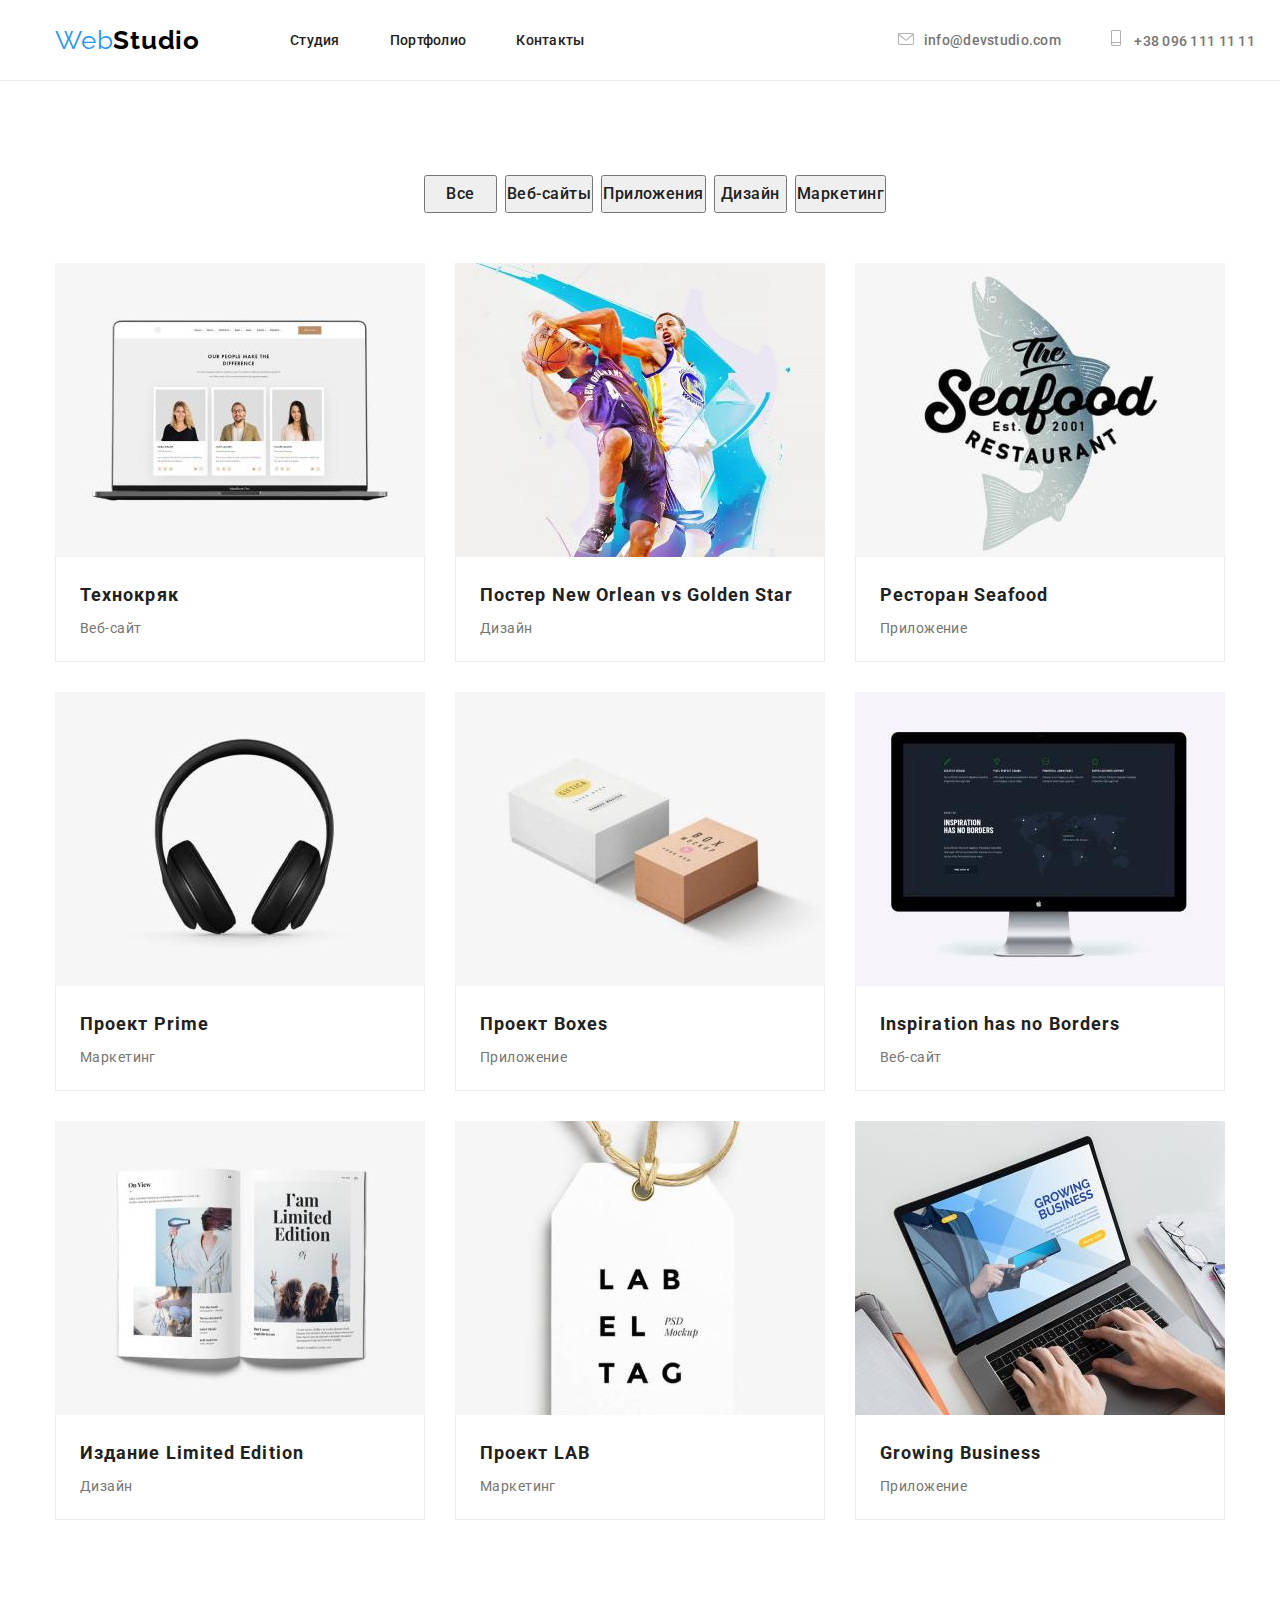
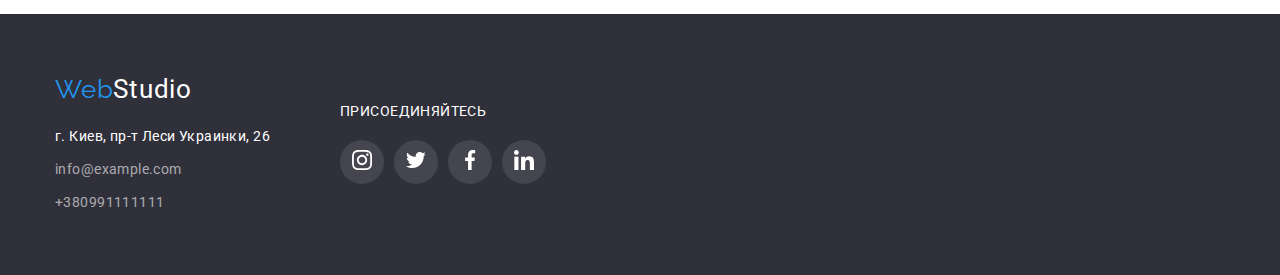
==== commit e82bd9e6: "2" ====
--- a/portfolio.html
+++ b/portfolio.html
@@ -25,10 +25,14 @@
         <li  class="menu-item item-list"> <a href="" class="link nav-link"> Контакты </a></li>
     </ul>
     </nav>
-        <ul class="menu-list description men">
-            <li class="menu-item item-list"> <a href="mailto:info@devstudio.com" class="link header-links">info@devstudio.com</a></li>
-            <li class="menu-item item-list"><a href="tel:+380961111111" class="link header-links">+38 096 111 11 11</a></li>
-        </ul>
+    <ul class="menu-list description men">
+        <li class="menu-item item-list"> <a href="mailto:info@devstudio.com" class="link header-links"> <svg class="icon-heder" height="12" width="16">
+            <use href="./images/sprite.svg#icon-envelope"></use>
+        </svg>info@devstudio.com</a></li>
+        <li class="menu-item item-list"><a href="tel:+380961111111" class="link header-links"><svg class="icon-heder" height="16" width="10">
+            <use href="./images/sprite.svg#icon-smartph"></use>
+        </svg> +38 096 111 11 11</a></li>
+    </ul>
     </div>
     </header>
 
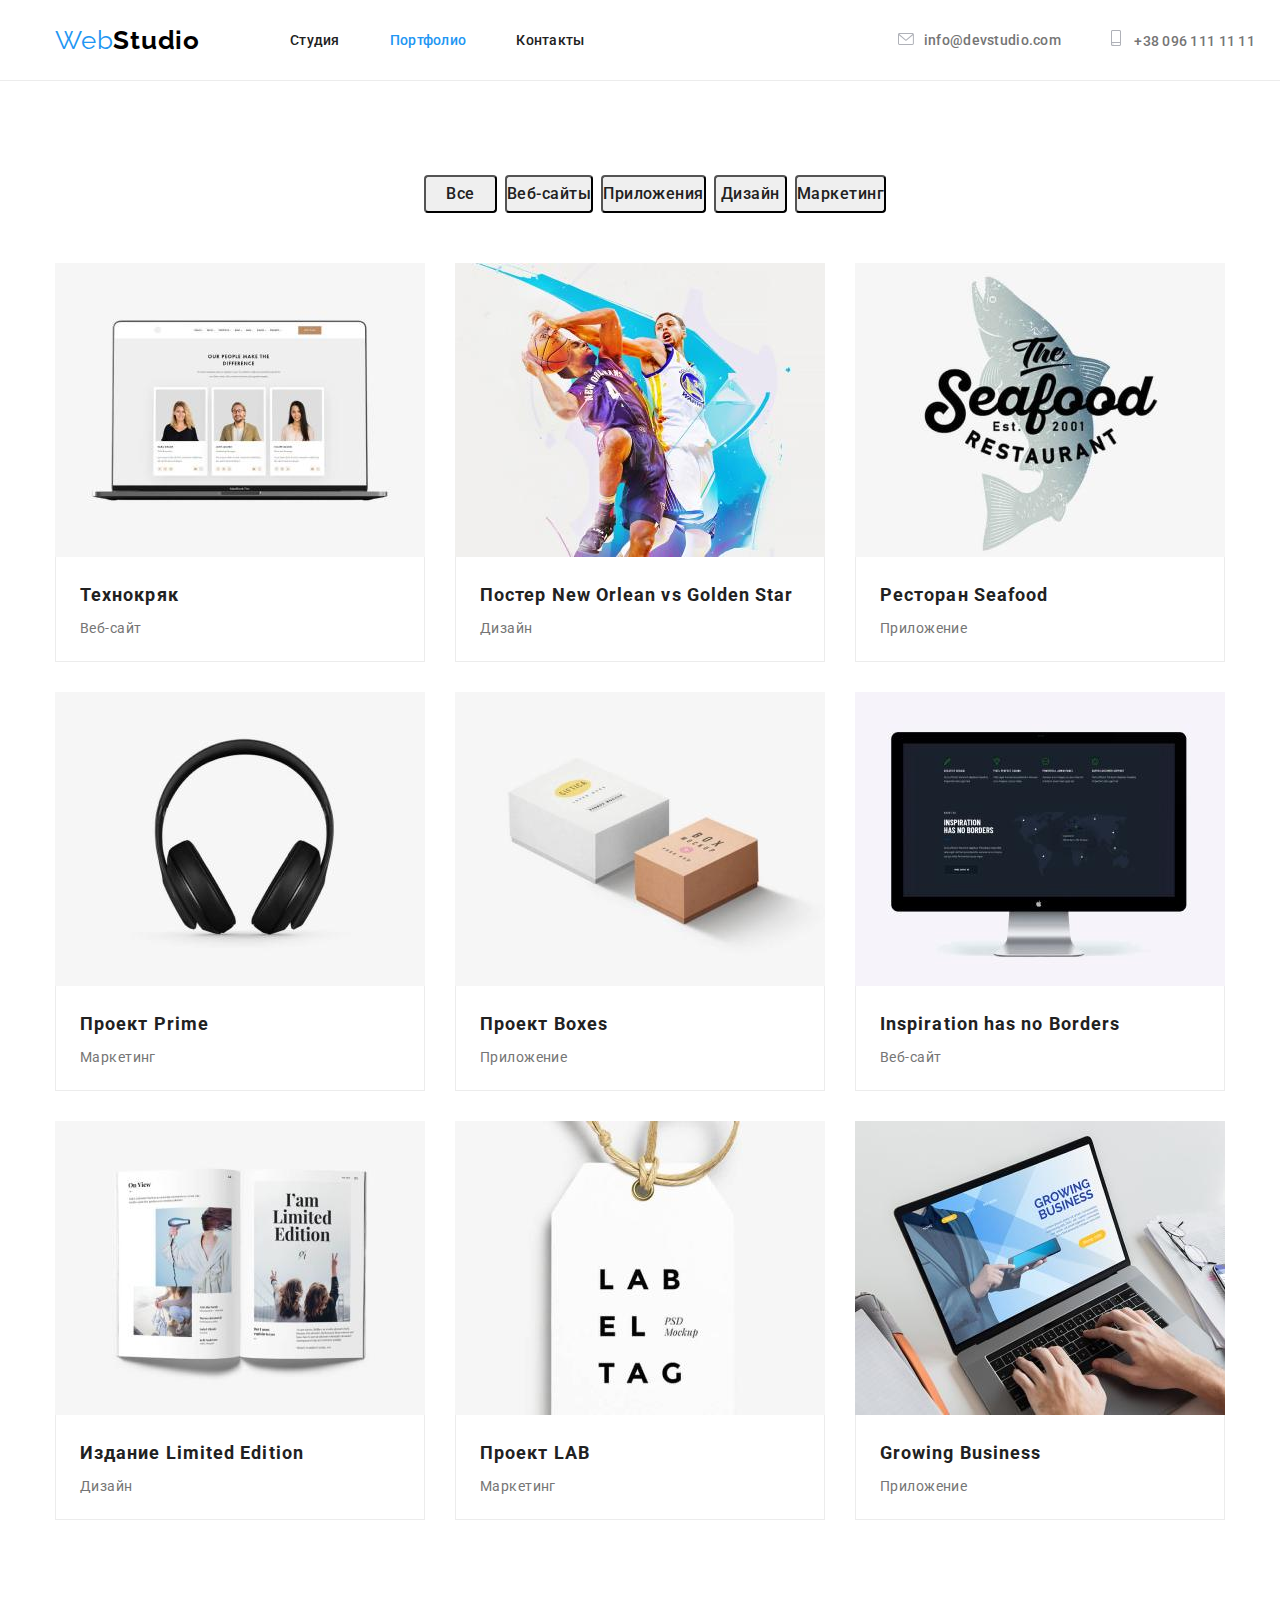
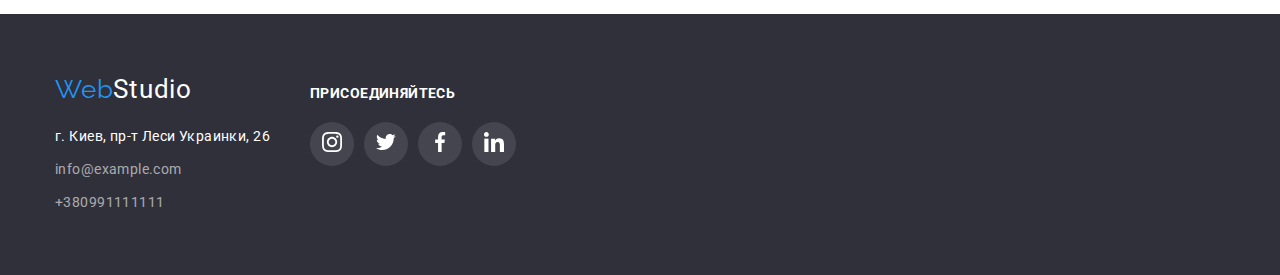
==== commit f7f55cea: "2" ====
--- a/portfolio.html
+++ b/portfolio.html
@@ -21,7 +21,7 @@
             
     <ul class="menu-list description menu-li" >
         <li  class="menu-item item-list "> <a href="./index.html" class="link nav-link"> Студия </a> </li>
-        <li  class="menu-item item-list"> <a href="./portfolio.html" class="link nav-link lin"> Портфолио</a></li>
+        <li  class="menu-item item-list"> <a href="./portfolio.html" class="link nav-link li"> Портфолио</a></li>
         <li  class="menu-item item-list"> <a href="" class="link nav-link"> Контакты </a></li>
     </ul>
     </nav>
--- a/css/styles.css
+++ b/css/styles.css
@@ -1,512 +1,629 @@
-body {font-family: Roboto, sans-serif;
-    background: #FFFFFF;
-    color: #757575;
-} 
-:root { --logo-color: #2196F3;
-    --title-color:#212121;
-    --title-sektion-color: #2F303A;
-    --adress-color: #FFFFFF;
-    --team-color:#F5F4FA;
---logo-font: Raleway , sans-serif;
---conact-color:rgba(255, 255, 255, 0.6);
---button:#188CE8;
+body {
+  font-family: Roboto, sans-serif;
+  background: #ffffff;
+  color: #757575;
+}
+:root {
+  --logo-color: #2196f3;
+  --title-color: #212121;
+  --title-sektion-color: #2f303a;
+  --adress-color: #ffffff;
+  --team-color: #f5f4fa;
+  --logo-font: Raleway, sans-serif;
+  --conact-color: rgba(255, 255, 255, 0.6);
+  --button: #188ce8;
 }
 .description {
-    list-style: none;
-}
-.link { text-decoration: none;
-} 
-.link { color: inherit;
+  list-style: none;
+}
+.link {
+  text-decoration: none;
+}
+.link {
+  color: inherit;
 }
 
 .menu-item:hover,
-.menu-item:focus { color: var(--logo-color);
-}
-
+.menu-item:focus {
+  color: var(--logo-color);
+}
 
 img {
-    display: block;
+  display: block;
 }
 p,
 h1,
 h2,
-h3 { margin-top: 0;
-margin-bottom: 0;
-}
-ul,ol {
-    margin-top: 0;
-margin-bottom: 0;
-padding-left :0;
-}
-
-.conteiner{
-    width: 1200px;
-    padding-left : 15px;
-    padding-right: 15px;
-    margin: 0 auto;
-
-}
-.web-link {display: block;    
+h3 {
+  margin-top: 0;
+  margin-bottom: 0;
+}
+ul,
+ol {
+  margin-top: 0;
+  margin-bottom: 0;
+  padding-left: 0;
+}
+
+.conteiner {
+  width: 1200px;
+  padding-left: 15px;
+  padding-right: 15px;
+  margin: 0 auto;
+}
+.web-link {
+  display: block;
 }
 /* heder */
-.icon-heder{
-    fill: #AFB1B8;
-    margin-right: 10px;
-}
-.header-links:hover .icon-heder{ fill: #2196F3;}
-.header{
-    border-bottom: 1px solid #ECECEC;
-
-}
-.nav-link{padding-top: 10px;
-padding-bottom: 10px;}
-.header-links{padding-top: 10px;
-    padding-bottom: 10px;}
-.men .menu-item:not(:last-child){ margin-right: 50px;}
-.web-link{ margin-right: 90px;
-    padding-top: 10px;
-    padding-bottom: 10px;
-}
-.menu-li .menu-item:not(:last-child) {margin-right: 50px;}
- 
-.conteiner .menu-list{display: flex;
+
+.icon-heder {
+  fill: #afb1b8;
+  margin-right: 10px;
+}
+.header-links:hover .icon-heder {
+  fill: #2196f3;
+}
+.header {
+  border-bottom: 1px solid #ececec;
+}
+.nav-link {
+  padding-top: 10px;
+  padding-bottom: 10px;
+}
+.header-links {
+  padding-top: 10px;
+  padding-bottom: 10px;
+}
+.men .menu-item:not(:last-child) {
+  margin-right: 50px;
+}
+.web-link {
+  margin-right: 90px;
+  padding-top: 10px;
+  padding-bottom: 10px;
+}
+.menu-li .menu-item:not(:last-child) {
+  margin-right: 50px;
+}
+
+.conteiner .menu-list {
+  display: flex;
 }
 
 .header .conteiner {
-    min-height: 80px;
-    justify-content: space-between;
-    display: flex; 
-align-items: center;}
-nav{display: flex;
-    align-items: center;}
-    .menu-list{ display: flex;
-        align-items: center;}
-.lin {color: var(--logo-color);}
-.logo-web { font-family: var(--logo-font);
-    font-weight: 700d;
-    font-size: 26px;
-    line-height: 1.19;
-    letter-spacing: 0.03em;
-    color: var(--logo-color);    
-  }
-  .logo-studio {font-family: var(--logo-font);
-    font-weight: 700;
-    font-size: 26px;
-    line-height: 1.19;
-    letter-spacing: 0.03em;
-    color: #000000;
-}
-.nav-link {font-weight: 500;
-    font-size: 14px;
-    line-height: 1.14;
-    letter-spacing: 0.02em;
-    color: var(--title-color);
-}
-.header-link {font-weight: 500;
-    font-size: 14px;
-    line-height: 1.14;
-    letter-spacing: 0.02em;
+  min-height: 80px;
+  justify-content: space-between;
+  display: flex;
+  align-items: center;
+}
+nav {
+  display: flex;
+  align-items: center;
+}
+.menu-list {
+  display: flex;
+  align-items: center;
+}
+.lin {
+  color: var(--logo-color);
+}
+.logo-web {
+  font-family: var(--logo-font);
+  font-weight: 700d;
+  font-size: 26px;
+  line-height: 1.19;
+  letter-spacing: 0.03em;
+  color: var(--logo-color);
+}
+.logo-studio {
+  font-family: var(--logo-font);
+  font-weight: 700;
+  font-size: 26px;
+  line-height: 1.19;
+  letter-spacing: 0.03em;
+  color: #000000;
+}
+.nav-link {
+  font-weight: 500;
+  font-size: 14px;
+  line-height: 1.14;
+  letter-spacing: 0.02em;
+  color: var(--title-color);
+}
+.header-link {
+  font-weight: 500;
+  font-size: 14px;
+  line-height: 1.14;
+  letter-spacing: 0.02em;
+  display: flex;
+  align-items: center;
 }
 .header-link:focus,
-.header-link:hover:{ color:var(--logo-color);} 
-.header-links {font-weight: 500;
-    font-size: 14px;
-    line-height: 1.14;
-    letter-spacing: 0.02em;}
-
+.header-link:hover: {
+  color: var(--logo-color);
+}
+.header-links {
+  font-weight: 500;
+  font-size: 14px;
+  line-height: 1.14;
+  letter-spacing: 0.02em;
+}
+.li {
+  color: var(--logo-color);
+}
 
 /*title section*/
-.title-section{
-    padding-top: 200px;
-    padding-bottom: 200px;
-    
-    
+.title-section {
+  padding-top: 200px;
+  padding-bottom: 200px;
 }
 .nav-lin {
-    font-weight: 500;
-font-size: 14px;
-line-height: 1.14;
-letter-spacing: 0.02em;
-color: var(--logo-color);
+  font-weight: 500;
+  font-size: 14px;
+  line-height: 1.14;
+  letter-spacing: 0.02em;
+  color: var(--logo-color);
 }
 
 .nav-link:focus,
 .nav-link:hover {
-    color:var(--logo-color) ;
-}
-.title-section{
-    max-width: 1600;
-    margin: 0 auto;
-    background-image: linear-gradient( to right,
-        rgba(47, 48, 58, 0.4),
-        rgba(47, 48, 58, 0.4) ),
-    url(../images/bacimg.jpg); 
-    background-repeat: no-repeat;
-    background-position: center;
-    background-size: cover;
-}
-
-.title-list { margin-bottom: 30px;
-    font-weight: 900;
-font-size: 44px;
-line-height: 1.36;
-text-align: center;
-letter-spacing: 0.06em;
-text-transform: uppercase;
-color: var(--adress-color);
-}
-.title-button{text-align: center;
-}
-.button { 
-    display: inline-block;
-    min-width: 200px;
-    min-height: 50px;
-    left: 700px;
-    top: 430px;
-
-    font-family: inherit;
-    font-weight: 700;
-    font-size: 16px;
-    line-height: 1.87;
-    align-items: center;
-    text-align: center;
-    letter-spacing: 0.06em;
-    color: var(--adress-color);
-    background-color: #2196F3;
-     
-    }
-    .button:focus,
-    .button:hover { color: var (--adress-color);
-    background: var(--button);}
+  color: var(--logo-color);
+}
+.title-section {
+  max-width: 1600;
+  margin: 0 auto;
+  background-image: linear-gradient(
+      to right,
+      rgba(47, 48, 58, 0.4),
+      rgba(47, 48, 58, 0.4)
+    ),
+    url(../images/bacimg.jpg);
+  background-repeat: no-repeat;
+  background-position: center;
+  background-size: cover;
+}
+
+.title-list {
+  margin-bottom: 30px;
+  font-weight: 900;
+  font-size: 44px;
+  line-height: 1.36;
+  text-align: center;
+  letter-spacing: 0.06em;
+  text-transform: uppercase;
+  color: var(--adress-color);
+}
+.title-button {
+  text-align: center;
+}
+.button {
+  border-radius: 4px;
+  display: inline-block;
+  min-width: 200px;
+  min-height: 50px;
+  left: 700px;
+  top: 430px;
+
+  font-family: inherit;
+  font-weight: 700;
+  font-size: 16px;
+  line-height: 1.87;
+  align-items: center;
+  text-align: center;
+  letter-spacing: 0.06em;
+  color: var(--adress-color);
+  background-color: #2196f3;
+}
+.button:focus,
+.button:hover {
+  color: var (--adress-color);
+  background: var(--button);
+}
 /*title section*/
 
-
 /*information section*/
-.title-portfolio
-{font-weight: 700;
-    font-size: 18px;
-    line-height: 2;
-    letter-spacing: 0.06em;
-    color: var(--title-color);
-
-}
-
+.title-portfolio {
+  font-weight: 700;
+  font-size: 18px;
+  line-height: 2;
+  letter-spacing: 0.06em;
+  color: var(--title-color);
+}
 
 .title {
-    font-weight: bold;
-    font-size: 36px;
-    line-height: 1.16;
-    text-align: center;
-    letter-spacing: 0.03em;
-    color: var(--title-color);
-}
-.text {font-weight: 400;
-    font-size: 14px;
-    line-height: 1.71;
-    letter-spacing: 0.03em;
-
+  font-weight: bold;
+  font-size: 36px;
+  line-height: 1.16;
+  text-align: center;
+  letter-spacing: 0.03em;
+  color: var(--title-color);
+}
+.text {
+  font-weight: 400;
+  font-size: 14px;
+  line-height: 1.71;
+  letter-spacing: 0.03em;
 }
 .team {
-    font-weight: 500;
-font-size: 16px;
-line-height: 1.18;
-text-align: center;
-letter-spacing: 0.03em;
-color: var(--title-color);
-}  
-.signature { 
-    font-size: 16px;
-    line-height: 1.18;
-    text-align: center;
-    letter-spacing: 0.03em;
-}
-.categories{ font-weight: 700;
-    font-size: 14px;
-    line-height: 1.14;
-    letter-spacing: 0.03em;
-    text-transform: uppercase;
-    color: var(--title-color);
-}
-.team-section { background: var(--team-color);
-
+  font-weight: 500;
+  font-size: 16px;
+  line-height: 1.18;
+  text-align: center;
+  letter-spacing: 0.03em;
+  color: var(--title-color);
+}
+.signature {
+  font-size: 16px;
+  line-height: 1.18;
+  text-align: center;
+  letter-spacing: 0.03em;
+}
+.categories {
+  font-weight: 700;
+  font-size: 14px;
+  line-height: 1.14;
+  letter-spacing: 0.03em;
+  text-transform: uppercase;
+  color: var(--title-color);
+}
+.team-section {
+  background: var(--team-color);
 }
 /*information section*/
 
 /* item-conteiner*/
-.icon{
-    width: 20px;
-    height: 20px;
-    fill: #AFB1B8;
-   
-}
-.mini-list{display: flex;
-justify-content: center;
-margin-top: 16px;}
-.mini-link:not(:last-child){
-    margin-right: 10px;}
-.mini-link{
-   
-    width: 44px;
-    height: 44px;
-    border-radius: 50%;
-    justify-content: center;
-    display: flex;
-    align-items: center;
+.icon {
+  width: 20px;
+  height: 20px;
+  fill: #afb1b8;
+}
+.mini-list {
+  display: flex;
+  justify-content: center;
+  margin-top: 16px;
+}
+.mini-link:not(:last-child) {
+  margin-right: 10px;
+}
+.mini-link {
+  width: 44px;
+  height: 44px;
+  border-radius: 50%;
+  justify-content: center;
+  display: flex;
+  align-items: center;
 }
 .mini-link:hover .icon {
-    fill: var(--adress-color);
-}
-.mini-link:hover{
-    background-color: var(--logo-color);
-}
-.team-section {padding-top: 94px;padding-bottom: 94px;}
-    
-    .team-description{
-        display: flex;
-        margin-left: -30px;
-    margin-top: -30px;
-    }
-.team-li{padding-top: 30px;
-padding-bottom: 30px;}
-.title{margin-bottom: 50px;
-}
-.team {margin-bottom: 10px;}
-.categories {margin-bottom: 10px;}
-
-.etem-list { flex-basis:calc( (100%-120px) /4 );
-    filter: drop-shadow(0px 4px 4px rgba(0, 0, 0, 0.25));
-    
-    margin-top: 30px;
-margin-left: 30px;
-}
-    .team-li{border-right: 1px solid #ECECEC;
-        border-bottom: 1px solid #ECECEC; 
-       border-left: 1px solid #ECECEC;
-    background-color: var(--adress-color); }
+  fill: var(--adress-color);
+}
+.mini-lin {
+  width: 44px;
+  height: 44px;
+  justify-content: center;
+  display: flex;
+  align-items: center;
+}
+.mini-link:hover {
+  background-color: var(--logo-color);
+}
+.team-section {
+  padding-top: 94px;
+  padding-bottom: 94px;
+}
+
+.team-description {
+  display: flex;
+  margin-left: -30px;
+  margin-top: -30px;
+}
+.team-li {
+  padding-top: 30px;
+  padding-bottom: 30px;
+}
+.title {
+  margin-bottom: 50px;
+}
+.team {
+  margin-bottom: 10px;
+}
+.categories {
+  margin-bottom: 10px;
+}
+
+.etem-list {
+  flex-basis: calc((100%-120px) / 4);
+  filter: drop-shadow(0px 4px 4px rgba(0, 0, 0, 0.25));
+
+  margin-top: 30px;
+  margin-left: 30px;
+}
+.team-li {
+  border-right: 1px solid #ececec;
+  border-bottom: 1px solid #ececec;
+  border-left: 1px solid #ececec;
+  background-color: var(--adress-color);
+}
 /*item-conteiner*/
 
-
 /* description-conteiner*/
-.item-list-g::before{
-    display: block;
-    content: "";
-    height: 120px;
-    width: 270px;
-    background-repeat: no-repeat;
-    background-position: center;
-    background-color: #F5F4FA;
-    margin-bottom: 30px;
-}
-
-
-.Group::before{
-    background-image: url(../images/Group.svg);   
-}
-.clock::before{background-image: url(../images/clock.svg);}
-.diagram::before{background-image:url(../images/diagram.svg)}
-.astronaut::before{background-image: url(../images/astronaut.svg);}
-
-
-.description-section{
-    padding-top: 94px;
-    padding-bottom: 94px;
-}
-.description{margin-right: -30px;}
-
-.description-conteiner{
-    display: flex;
-}
-.item-description{display: flex;
-    }
-    .item-description .item-list {width: 270px;}
-
-.hidden-header{
-    position: absolute;
-    width: 1px;
-    height: 1px;
-    margin: -1px;
-    border: 0;
-    padding: 0;
-    
-    white-space: nowrap;
-    clip-path: inset(100%);
-    clip: rect(0 0 0 0);
-    overflow: hidden;}
-    .list {margin-right: 30px;}
+.item-list-g::before {
+  display: block;
+  content: "";
+  height: 120px;
+  width: 270px;
+  background-repeat: no-repeat;
+  background-position: center;
+  background-color: #f5f4fa;
+  margin-bottom: 30px;
+}
+
+.Group::before {
+  background-image: url(../images/Group.svg);
+}
+.clock::before {
+  background-image: url(../images/clock.svg);
+}
+.diagram::before {
+  background-image: url(../images/diagram.svg);
+}
+.astronaut::before {
+  background-image: url(../images/astronaut.svg);
+}
+
+.description-section {
+  padding-top: 94px;
+  padding-bottom: 94px;
+}
+.description {
+  margin-right: -30px;
+}
+
+.description-conteiner {
+  display: flex;
+}
+.item-description {
+  display: flex;
+}
+.item-description .item-list {
+  width: 270px;
+}
+
+.hidden-header {
+  position: absolute;
+  width: 1px;
+  height: 1px;
+  margin: -1px;
+  border: 0;
+  padding: 0;
+
+  white-space: nowrap;
+  clip-path: inset(100%);
+  clip: rect(0 0 0 0);
+  overflow: hidden;
+}
+.list {
+  margin-right: 30px;
+}
 /* description-conteiner*/
 
 /*onteiner-work-examples*/
 
-.section-work-examples{
-    padding-bottom: 94px;
-}
-.box-list{margin-left: 30px;
-margin-top: 30px;}
-.item-list-description {display: flex;
-    margin-top: -30px;
-    margin-left: -30px;
-}
-
-
-
-
+.section-work-examples {
+  padding-bottom: 94px;
+}
+.box-list {
+  margin-left: 30px;
+  margin-top: 30px;
+}
+.item-list-description {
+  display: flex;
+  margin-top: -30px;
+  margin-left: -30px;
+}
 
 /*onteiner-work-examples*/
 
 /* clients-section*/
-.clients-icon{
-    fill: #AFB1B8;
-}
-
-.clients-section{padding-top: 94px;
-padding-bottom: 94px;}
-.clients{
-    display: flex;
-    justify-content: center;
-    margin-top: 50px;
-}
-.clients-list:hover{ border-color: #2196F3;
-}
-.clients-list:hover .clients-icon{ fill: #2196F3;}
-.clients-list{border: 1px solid #AFB1B8;
-   display: flex;
-   justify-content: center;
-   align-items: center;
-    width: 170px;
-    height: 92px;
-}
-
-.clients-list:not(:last-child){margin-right: 30px;}
-
-    
+.clients-icon {
+  fill: #afb1b8;
+}
+
+.clients-section {
+  padding-top: 94px;
+  padding-bottom: 94px;
+}
+.clients {
+  display: flex;
+  justify-content: center;
+  margin-top: 50px;
+}
+.clients-list:hover {
+  border-color: #2196f3;
+}
+.clients-list:hover .clients-icon {
+  fill: #2196f3;
+}
+.client-link {
+  display: flex;
+  justify-content: center;
+  align-items: center;
+  width: 170px;
+  height: 92px;
+}
+.clients-list {
+  border: 1px solid #afb1b8;
+  display: flex;
+  justify-content: center;
+  align-items: center;
+  width: 170px;
+  height: 92px;
+}
+
+.clients-list:not(:last-child) {
+  margin-right: 30px;
+}
+
 /* clients-section*/
 
 /* footer */
-.footer-conteiner{
- align-items: center;
- display: flex;
-}
-.menu-list-footer{margin-right: 70px;}
-h4{font-weight: 400;
-    font-size: 14px;
-    line-height: 1.14;
-    letter-spacing: 0.03em;
-    text-transform: uppercase;
-    color: var(--adress-color);}
-
-.contact-details{ background: var(--title-sektion-color); 
-}
-.log-studio{
-    color:var(--adress-color);
-    font-weight: 700px;
-font-size: 26px;
-line-height: 1.19;
-letter-spacing: 0.03em;
-}
-
-
-.menu-list-footer {  font-weight: 400px;
-    font-size: 14px;
-    line-height: 1.71;
-    letter-spacing: 0.03em;
-}
-.google-adres { color: var( --adress-color);
-
-}
-.conakt-adres { color: var(--conact-color);
-
-}
-.menu-list-footer:hover
-.menu-list-footer:focus{ color: var(--logo-color); 
-}
-.link-footer{font-weight: 400;
-    font-size: 14px;
-    line-height: 1.71;
-    letter-spacing: 0.03em;
-padding-top: 5px;
-padding-bottom: 5px;}
-    .conakt-adres:not(:last-child) {margin-bottom: 9px;}
-    .google-adres{margin-bottom: 9px;}
-
-    .mini-list-footer {display: flex;
-    justify-content: center;}
-    .mini-link-footer{width: 44px;
-        height: 44px;
-        border-radius: 50%;
-        justify-content: center;
-        display: flex;
-        margin-top: 20px;
-        margin-right: 10px;
-        align-items: center;
-        background: rgba(255, 255, 255, 0.1);}
-
-        .icon-footer{width: 20px;
-        height: 20px;
-        fill: #FFFFFF;
-        }
-        .mini-link-footer:hover,
-        .mini-link-footer:focus{background-color: #2196F3;}
-        
+.footer-conteiner {
+  align-items: baseline;
+  display: flex;
+}
+.footer-dive {
+  margin-right: 70px;
+}
+h4 {
+  font-weight: 700;
+  font-size: 14px;
+  line-height: 1.14;
+  letter-spacing: 0.03em;
+  text-transform: uppercase;
+  color: var(--adress-color);
+}
+
+.contact-details {
+  background: var(--title-sektion-color);
+}
+.log-studio {
+  color: var(--adress-color);
+  font-weight: 700px;
+  font-size: 26px;
+  line-height: 1.19;
+  letter-spacing: 0.03em;
+}
+
+.menu-list-footer {
+  font-weight: 400px;
+  font-size: 14px;
+  line-height: 1.71;
+  letter-spacing: 0.03em;
+}
+.google-adres {
+  color: var(--adress-color);
+}
+.conakt-adres {
+  color: var(--conact-color);
+}
+.menu-list-footer:hover .menu-list-footer:focus {
+  color: var(--logo-color);
+}
+.link-footer {
+  font-weight: 400;
+  font-size: 14px;
+  line-height: 1.71;
+  letter-spacing: 0.03em;
+  padding-top: 5px;
+  padding-bottom: 5px;
+}
+.conakt-adres:not(:last-child) {
+  margin-bottom: 9px;
+}
+.google-adres {
+  margin-bottom: 9px;
+}
+
+.mini-list-footer {
+  display: flex;
+  justify-content: center;
+  margin-top: 20px;
+}
+.mini-link-footer:not(:last-child) {
+  margin-right: 10px;
+}
+.mini-link-footer {
+  width: 44px;
+  height: 44px;
+  border-radius: 50%;
+  justify-content: center;
+  display: flex;
+  align-items: center;
+  background: rgba(255, 255, 255, 0.1);
+}
+
+.icon-footer {
+  width: 20px;
+  height: 20px;
+  fill: #ffffff;
+}
+.mini-link-footer:hover,
+.mini-link-footer:focus {
+  background-color: #2196f3;
+}
 
 /* footer */
 
-
-
-
 /* portfolio*/
 
-.description-portfolio-link:hover{box-shadow: 0px 4px 4px rgba(0, 0, 0, 0.25);}
-
-.portfolio-section{
-    padding-top: 94px;
-    padding-bottom: 94px;
-}
-
-.footer-lin{display: inline-block;
-margin-bottom: 20px;}
-.nav-button-description{
-    margin-bottom: 50px;
-    display: flex;
-
-    justify-content: center;
-    }
-    .nav-button-li:not(:last-child){margin-right: 8px;}
-.footer-conteiner{padding-top: 60px;
-padding-bottom: 60px;}
-.nav-button { 
-    min-height: 38px;
-    min-width: 73px;
-    font-weight: 500;
-    font-size: 16px;
-    line-height: 1.62;
-    letter-spacing: 0.03em;
-    color: var(--title-color);
-}
-
-.nav-button:focus {
-    color: var( --adress-color);
-    background: var(--logo-color);
- }
- .port-list{ border-right: 1px solid #ECECEC;
-     border-bottom: 1px solid #ECECEC; 
-    border-left: 1px solid #ECECEC;
-padding-top: 20px;
-padding-right: 24px;
-padding-bottom: 20px;
-padding-left: 24px;}
-.title-portfolio{margin-bottom: 4px;}
-.description-portfolio-link{
-
-    width: 370px;
-    margin-top: 30px;
-    margin-right: 30px;
-}
-
-
-
-.img-pr{display: block;}
- .description-portfolio{display: flex;
-    flex-wrap:wrap;
-    margin-right: -30px;
-    margin-top: -30px;
-    }+.description-portfolio-link:hover {
+  box-shadow: 0px 4px 4px rgba(0, 0, 0, 0.25);
+}
+
+.portfolio-section {
+  padding-top: 94px;
+  padding-bottom: 94px;
+}
+
+.footer-lin {
+  display: inline-block;
+  margin-bottom: 20px;
+}
+.nav-button-description {
+  margin-bottom: 50px;
+  display: flex;
+
+  justify-content: center;
+}
+.nav-button-li:not(:last-child) {
+  margin-right: 8px;
+}
+.footer-conteiner {
+  padding-top: 60px;
+  padding-bottom: 60px;
+}
+.nav-button {
+  min-height: 38px;
+  min-width: 73px;
+  font-weight: 500;
+  font-size: 16px;
+  line-height: 1.62;
+  letter-spacing: 0.03em;
+  border-radius: 4px;
+  color: var(--title-color);
+}
+
+.nav-button:focus,
+.nav-button:hover {
+  box-shadow: 0px 3px 1px rgba(0, 0, 0, 0.1), 0px 1px 2px rgba(0, 0, 0, 0.08),
+    0px 2px 2px rgba(0, 0, 0, 0.12);
+  border-radius: 4px;
+  color: var(--adress-color);
+  background: var(--logo-color);
+}
+.port-list {
+  border-right: 1px solid #ececec;
+  border-bottom: 1px solid #ececec;
+  border-left: 1px solid #ececec;
+  padding-top: 20px;
+  padding-right: 24px;
+  padding-bottom: 20px;
+  padding-left: 24px;
+}
+.title-portfolio {
+  margin-bottom: 4px;
+}
+.description-portfolio-link {
+  width: 370px;
+  margin-top: 30px;
+  margin-right: 30px;
+}
+
+.img-pr {
+  display: block;
+}
+.description-portfolio {
+  display: flex;
+  flex-wrap: wrap;
+  margin-right: -30px;
+  margin-top: -30px;
+}
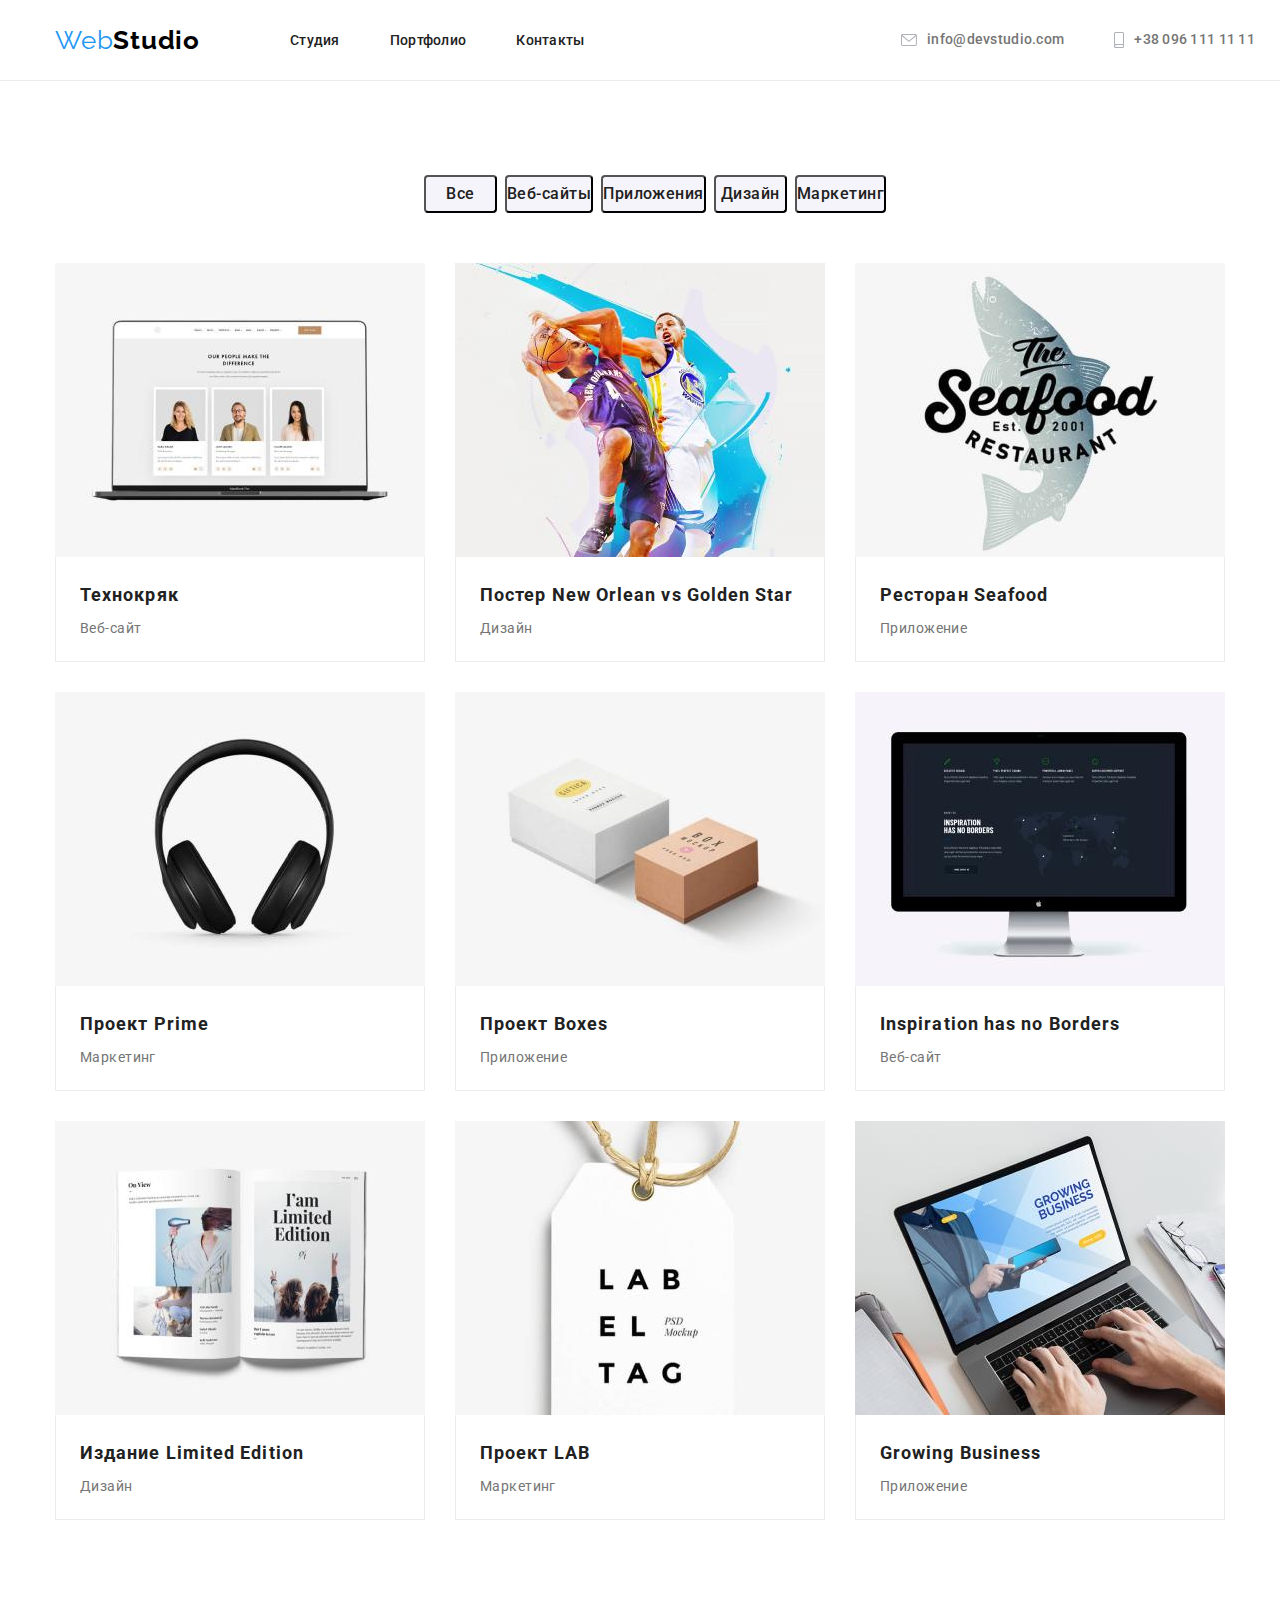
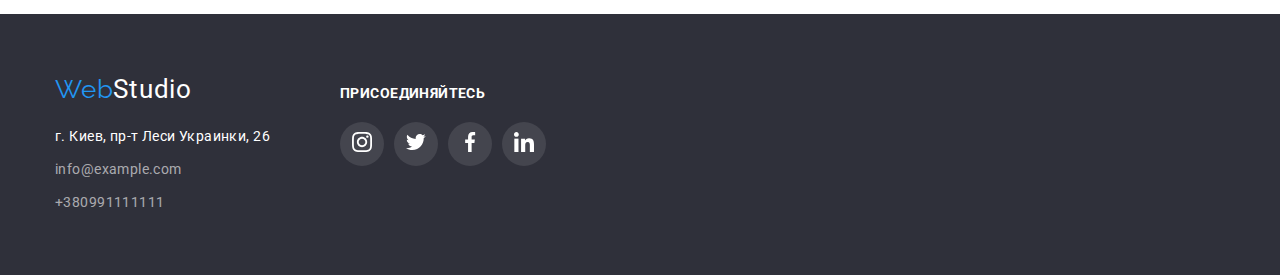
==== commit 7e41ea67: "2" ====
--- a/portfolio.html
+++ b/portfolio.html
@@ -21,7 +21,7 @@
             
     <ul class="menu-list description menu-li" >
         <li  class="menu-item item-list "> <a href="./index.html" class="link nav-link"> Студия </a> </li>
-        <li  class="menu-item item-list"> <a href="./portfolio.html" class="link nav-link li"> Портфолио</a></li>
+        <li  class="menu-item item-list"> <a href="./portfolio.html" class="link nav-link lin"> Портфолио</a></li>
         <li  class="menu-item item-list"> <a href="" class="link nav-link"> Контакты </a></li>
     </ul>
     </nav>
@@ -151,7 +151,7 @@
         <div class="footer-dive">
     <a href="./index.html" lang="en" class="link footer-lin"> <span class="logo-web">Web</span><span class="log-studio">Studio</span></a>
     <address class="adress">
-    <ul class="menu-list-footer description" >
+    <ul class="menu-list-footer " >
         <li class="google-adres"><a href="https://goo.gl/maps/W2YN3VTwGQjxPYrV6" target="_blank" rel = "noopener noreferrer" class="link link-footer"> <span class="adress-span"> г. Киев, пр-т Леси Украинки, 26 </span></a></li>
         <li class="conakt-adres"><a href="mailto:info@example.com" class="link link-footer">info@example.com</a></li>
         <li class="conakt-adres"><a href="tel:+380991111111" class="link link-footer">+380991111111</a></li>
--- a/css/styles.css
+++ b/css/styles.css
@@ -1,629 +1,533 @@
-body {
-  font-family: Roboto, sans-serif;
-  background: #ffffff;
-  color: #757575;
-}
-:root {
-  --logo-color: #2196f3;
-  --title-color: #212121;
-  --title-sektion-color: #2f303a;
-  --adress-color: #ffffff;
-  --team-color: #f5f4fa;
-  --logo-font: Raleway, sans-serif;
-  --conact-color: rgba(255, 255, 255, 0.6);
-  --button: #188ce8;
+body {font-family: Roboto, sans-serif;
+    background: #FFFFFF;
+    color: #757575;
+} 
+:root { --logo-color: #2196F3;
+    --title-color:#212121;
+    --title-sektion-color: #2F303A;
+    --adress-color: #FFFFFF;
+    --team-color:#F5F4FA;
+--logo-font: Raleway , sans-serif;
+--conact-color:rgba(255, 255, 255, 0.6);
+--button:#188CE8;
 }
 .description {
-  list-style: none;
-}
-.link {
-  text-decoration: none;
-}
-.link {
-  color: inherit;
+    list-style: none;
+}
+.link { text-decoration: none;
+} 
+.link { color: inherit;
 }
 
 .menu-item:hover,
-.menu-item:focus {
-  color: var(--logo-color);
-}
+.menu-item:focus { color: var(--logo-color);
+}
+
 
 img {
-  display: block;
+    display: block;
 }
 p,
 h1,
 h2,
-h3 {
-  margin-top: 0;
-  margin-bottom: 0;
-}
-ul,
-ol {
-  margin-top: 0;
-  margin-bottom: 0;
-  padding-left: 0;
-}
-
-.conteiner {
-  width: 1200px;
-  padding-left: 15px;
-  padding-right: 15px;
-  margin: 0 auto;
-}
-.web-link {
-  display: block;
+h3 { margin-top: 0;
+margin-bottom: 0;
+}
+ul,ol {
+    margin-top: 0;
+margin-bottom: 0;
+padding-left :0;
+}
+
+.conteiner{
+    width: 1200px;
+    padding-left : 15px;
+    padding-right: 15px;
+    margin: 0 auto;
+
+}
+.web-link {display: block;    
 }
 /* heder */
-
-.icon-heder {
-  fill: #afb1b8;
-  margin-right: 10px;
-}
-.header-links:hover .icon-heder {
-  fill: #2196f3;
-}
-.header {
-  border-bottom: 1px solid #ececec;
-}
-.nav-link {
-  padding-top: 10px;
-  padding-bottom: 10px;
-}
-.header-links {
-  padding-top: 10px;
-  padding-bottom: 10px;
-}
-.men .menu-item:not(:last-child) {
-  margin-right: 50px;
-}
-.web-link {
-  margin-right: 90px;
-  padding-top: 10px;
-  padding-bottom: 10px;
-}
-.menu-li .menu-item:not(:last-child) {
-  margin-right: 50px;
-}
-
-.conteiner .menu-list {
-  display: flex;
+.icon-heder{
+    fill: #AFB1B8;
+    margin-right: 10px;
+}
+.header-links:hover .icon-heder{ fill: #2196F3;}
+.header{
+    border-bottom: 1px solid #ECECEC;
+
+}
+.nav-link{padding-top: 10px;
+padding-bottom: 10px;}
+.header-links{padding-top: 10px;
+    padding-bottom: 10px;}
+.men .menu-item:not(:last-child){ margin-right: 50px;}
+.web-link{ margin-right: 90px;
+    padding-top: 10px;
+    padding-bottom: 10px;
+}
+.menu-li .menu-item:not(:last-child) {margin-right: 50px;}
+ 
+.conteiner .menu-list{display: flex;
 }
 
 .header .conteiner {
-  min-height: 80px;
-  justify-content: space-between;
-  display: flex;
-  align-items: center;
-}
-nav {
-  display: flex;
-  align-items: center;
-}
-.menu-list {
-  display: flex;
-  align-items: center;
-}
-.lin {
-  color: var(--logo-color);
-}
-.logo-web {
-  font-family: var(--logo-font);
-  font-weight: 700d;
-  font-size: 26px;
-  line-height: 1.19;
-  letter-spacing: 0.03em;
-  color: var(--logo-color);
-}
-.logo-studio {
-  font-family: var(--logo-font);
-  font-weight: 700;
-  font-size: 26px;
-  line-height: 1.19;
-  letter-spacing: 0.03em;
-  color: #000000;
-}
-.nav-link {
-  font-weight: 500;
-  font-size: 14px;
-  line-height: 1.14;
-  letter-spacing: 0.02em;
-  color: var(--title-color);
-}
-.header-link {
-  font-weight: 500;
-  font-size: 14px;
-  line-height: 1.14;
-  letter-spacing: 0.02em;
-  display: flex;
-  align-items: center;
+    min-height: 80px;
+    justify-content: space-between;
+    display: flex; 
+align-items: center;}
+nav{display: flex;
+    align-items: center;}
+    .menu-list{ display: flex;
+        align-items: center;}
+.lin {color: var(--logo-color);}
+.logo-web { font-family: var(--logo-font);
+    font-weight: 700d;
+    font-size: 26px;
+    line-height: 1.19;
+    letter-spacing: 0.03em;
+    color: var(--logo-color);    
+  }
+  .logo-studio {font-family: var(--logo-font);
+    font-weight: 700;
+    font-size: 26px;
+    line-height: 1.19;
+    letter-spacing: 0.03em;
+    color: #000000;
+}
+.nav-link {font-weight: 500;
+    font-size: 14px;
+    line-height: 1.14;
+    letter-spacing: 0.02em;
+    color: var(--title-color);
+}
+.header-link {font-weight: 500;
+    font-size: 14px;
+    line-height: 1.14;
+    letter-spacing: 0.02em;
+    display: flex;
+    align-items: center;
 }
 .header-link:focus,
-.header-link:hover: {
-  color: var(--logo-color);
-}
-.header-links {
-  font-weight: 500;
-  font-size: 14px;
-  line-height: 1.14;
-  letter-spacing: 0.02em;
-}
-.li {
-  color: var(--logo-color);
-}
+.header-link:hover:{ color:var(--logo-color);} 
+.header-links {font-weight: 500;
+    font-size: 14px;
+    line-height: 1.14;
+    letter-spacing: 0.02em;
+display: flex;
+align-items: center;}
 
 /*title section*/
-.title-section {
-  padding-top: 200px;
-  padding-bottom: 200px;
+.title-section{
+    padding-top: 200px;
+    padding-bottom: 200px;
+    
+    
 }
 .nav-lin {
-  font-weight: 500;
-  font-size: 14px;
-  line-height: 1.14;
-  letter-spacing: 0.02em;
-  color: var(--logo-color);
+    font-weight: 500;
+font-size: 14px;
+line-height: 1.14;
+letter-spacing: 0.02em;
+color: var(--logo-color);
 }
 
 .nav-link:focus,
 .nav-link:hover {
-  color: var(--logo-color);
-}
-.title-section {
-  max-width: 1600;
-  margin: 0 auto;
-  background-image: linear-gradient(
-      to right,
-      rgba(47, 48, 58, 0.4),
-      rgba(47, 48, 58, 0.4)
-    ),
-    url(../images/bacimg.jpg);
-  background-repeat: no-repeat;
-  background-position: center;
-  background-size: cover;
-}
-
-.title-list {
-  margin-bottom: 30px;
-  font-weight: 900;
-  font-size: 44px;
-  line-height: 1.36;
-  text-align: center;
-  letter-spacing: 0.06em;
-  text-transform: uppercase;
-  color: var(--adress-color);
-}
-.title-button {
-  text-align: center;
-}
-.button {
-  border-radius: 4px;
-  display: inline-block;
-  min-width: 200px;
-  min-height: 50px;
-  left: 700px;
-  top: 430px;
-
-  font-family: inherit;
-  font-weight: 700;
-  font-size: 16px;
-  line-height: 1.87;
-  align-items: center;
-  text-align: center;
-  letter-spacing: 0.06em;
-  color: var(--adress-color);
-  background-color: #2196f3;
-}
-.button:focus,
-.button:hover {
-  color: var (--adress-color);
-  background: var(--button);
-}
+    color:var(--logo-color) ;
+}
+.title-section{
+    max-width: 1600;
+    margin: 0 auto;
+    background-image: linear-gradient( to right,
+        rgba(47, 48, 58, 0.4),
+        rgba(47, 48, 58, 0.4) ),
+    url(../images/bacimg.jpg); 
+    background-repeat: no-repeat;
+    background-position: center;
+    background-size: cover;
+}
+
+.title-list { margin-bottom: 30px;
+    font-weight: 900;
+font-size: 44px;
+line-height: 1.36;
+text-align: center;
+letter-spacing: 0.06em;
+text-transform: uppercase;
+color: var(--adress-color);
+}
+.title-button{text-align: center;
+}
+.button { 
+    border-radius: 4px;
+    display: inline-block;
+    min-width: 200px;
+    min-height: 50px;
+    left: 700px;
+    top: 430px;
+
+    font-family: inherit;
+    font-weight: 700;
+    font-size: 16px;
+    line-height: 1.87;
+    align-items: center;
+    text-align: center;
+    letter-spacing: 0.06em;
+    color: var(--adress-color);
+    background-color: #2196F3;
+     
+    }
+    .button:focus,
+    .button:hover { color: var (--adress-color);
+    background: var(--button);}
 /*title section*/
 
+
 /*information section*/
-.title-portfolio {
-  font-weight: 700;
-  font-size: 18px;
-  line-height: 2;
-  letter-spacing: 0.06em;
-  color: var(--title-color);
-}
+.title-portfolio
+{font-weight: 700;
+    font-size: 18px;
+    line-height: 2;
+    letter-spacing: 0.06em;
+    color: var(--title-color);
+
+}
+
 
 .title {
-  font-weight: bold;
-  font-size: 36px;
-  line-height: 1.16;
-  text-align: center;
-  letter-spacing: 0.03em;
-  color: var(--title-color);
-}
-.text {
-  font-weight: 400;
-  font-size: 14px;
-  line-height: 1.71;
-  letter-spacing: 0.03em;
+    font-weight: bold;
+    font-size: 36px;
+    line-height: 1.16;
+    text-align: center;
+    letter-spacing: 0.03em;
+    color: var(--title-color);
+}
+.text {font-weight: 400;
+    font-size: 14px;
+    line-height: 1.71;
+    letter-spacing: 0.03em;
+
 }
 .team {
-  font-weight: 500;
-  font-size: 16px;
-  line-height: 1.18;
-  text-align: center;
-  letter-spacing: 0.03em;
-  color: var(--title-color);
-}
-.signature {
-  font-size: 16px;
-  line-height: 1.18;
-  text-align: center;
-  letter-spacing: 0.03em;
-}
-.categories {
-  font-weight: 700;
-  font-size: 14px;
-  line-height: 1.14;
-  letter-spacing: 0.03em;
-  text-transform: uppercase;
-  color: var(--title-color);
-}
-.team-section {
-  background: var(--team-color);
+    font-weight: 500;
+font-size: 16px;
+line-height: 1.18;
+text-align: center;
+letter-spacing: 0.03em;
+color: var(--title-color);
+}  
+.signature { 
+    font-size: 16px;
+    line-height: 1.18;
+    text-align: center;
+    letter-spacing: 0.03em;
+}
+.categories{ font-weight: 700;
+    font-size: 14px;
+    line-height: 1.14;
+    letter-spacing: 0.03em;
+    text-transform: uppercase;
+    color: var(--title-color);
+}
+.team-section { background: var(--team-color);
+
 }
 /*information section*/
 
 /* item-conteiner*/
-.icon {
-  width: 20px;
-  height: 20px;
-  fill: #afb1b8;
-}
-.mini-list {
-  display: flex;
-  justify-content: center;
-  margin-top: 16px;
-}
-.mini-link:not(:last-child) {
-  margin-right: 10px;
-}
-.mini-link {
-  width: 44px;
-  height: 44px;
-  border-radius: 50%;
-  justify-content: center;
-  display: flex;
-  align-items: center;
+.icon{
+    width: 20px;
+    height: 20px;
+    fill: #AFB1B8;
+   
+}
+.mini-list{display: flex;
+justify-content: center;
+margin-top: 16px;}
+.mini-link:not(:last-child){
+    margin-right: 10px;}
+.mini-link{
+   
+    width: 44px;
+    height: 44px;
+    border-radius: 50%;
+    justify-content: center;
+    display: flex;
+    align-items: center;
 }
 .mini-link:hover .icon {
-  fill: var(--adress-color);
-}
-.mini-lin {
-  width: 44px;
-  height: 44px;
-  justify-content: center;
-  display: flex;
-  align-items: center;
-}
-.mini-link:hover {
-  background-color: var(--logo-color);
-}
-.team-section {
-  padding-top: 94px;
-  padding-bottom: 94px;
-}
-
-.team-description {
-  display: flex;
-  margin-left: -30px;
-  margin-top: -30px;
-}
-.team-li {
-  padding-top: 30px;
-  padding-bottom: 30px;
-}
-.title {
-  margin-bottom: 50px;
-}
-.team {
-  margin-bottom: 10px;
-}
-.categories {
-  margin-bottom: 10px;
-}
-
-.etem-list {
-  flex-basis: calc((100%-120px) / 4);
-  filter: drop-shadow(0px 4px 4px rgba(0, 0, 0, 0.25));
-
-  margin-top: 30px;
-  margin-left: 30px;
-}
-.team-li {
-  border-right: 1px solid #ececec;
-  border-bottom: 1px solid #ececec;
-  border-left: 1px solid #ececec;
-  background-color: var(--adress-color);
-}
+    fill: var(--adress-color);
+}
+.mini-lin{width: 44px;
+    height: 44px;
+    justify-content: center;
+    display: flex;
+    align-items: center;}
+.mini-link:hover{
+    background-color: var(--logo-color);
+}
+.team-section {padding-top: 94px;padding-bottom: 94px;}
+    
+    .team-description{
+        display: flex;
+        margin-left: -30px;
+    margin-top: -30px;
+    }
+.team-li{padding-top: 30px;
+padding-bottom: 30px;}
+.title{margin-bottom: 50px;
+}
+.team {margin-bottom: 10px;}
+.categories {margin-bottom: 10px;}
+
+.etem-list { flex-basis:calc( (100%-120px) /4 );
+    filter: drop-shadow(0px 4px 4px rgba(0, 0, 0, 0.25));
+    
+    margin-top: 30px;
+margin-left: 30px;
+}
+    .team-li{border-right: 1px solid #ECECEC;
+        border-bottom: 1px solid #ECECEC; 
+       border-left: 1px solid #ECECEC;
+    background-color: var(--adress-color); }
 /*item-conteiner*/
 
+
 /* description-conteiner*/
-.item-list-g::before {
-  display: block;
-  content: "";
-  height: 120px;
-  width: 270px;
-  background-repeat: no-repeat;
-  background-position: center;
-  background-color: #f5f4fa;
-  margin-bottom: 30px;
-}
-
-.Group::before {
-  background-image: url(../images/Group.svg);
-}
-.clock::before {
-  background-image: url(../images/clock.svg);
-}
-.diagram::before {
-  background-image: url(../images/diagram.svg);
-}
-.astronaut::before {
-  background-image: url(../images/astronaut.svg);
-}
-
-.description-section {
-  padding-top: 94px;
-  padding-bottom: 94px;
-}
-.description {
-  margin-right: -30px;
-}
-
-.description-conteiner {
-  display: flex;
-}
-.item-description {
-  display: flex;
-}
-.item-description .item-list {
-  width: 270px;
-}
-
-.hidden-header {
-  position: absolute;
-  width: 1px;
-  height: 1px;
-  margin: -1px;
-  border: 0;
-  padding: 0;
-
-  white-space: nowrap;
-  clip-path: inset(100%);
-  clip: rect(0 0 0 0);
-  overflow: hidden;
-}
-.list {
-  margin-right: 30px;
-}
+.item-list-g::before{
+    display: block;
+    content: "";
+    height: 120px;
+    width: 270px;
+    background-repeat: no-repeat;
+    background-position: center;
+    background-color: #F5F4FA;
+    margin-bottom: 30px;
+}
+
+
+.Group::before{
+    background-image: url(../images/Group.svg);   
+}
+.clock::before{background-image: url(../images/clock.svg);}
+.diagram::before{background-image:url(../images/diagram.svg)}
+.astronaut::before{background-image: url(../images/astronaut.svg);}
+
+
+.description-section{
+    padding-top: 94px;
+    padding-bottom: 94px;
+}
+.description{margin-right: -30px;}
+
+.description-conteiner{
+    display: flex;
+}
+.item-description{display: flex;
+    }
+    .item-description .item-list {width: 270px;}
+
+.hidden-header{
+    position: absolute;
+    width: 1px;
+    height: 1px;
+    margin: -1px;
+    border: 0;
+    padding: 0;
+    
+    white-space: nowrap;
+    clip-path: inset(100%);
+    clip: rect(0 0 0 0);
+    overflow: hidden;}
+    .list {margin-right: 30px;}
 /* description-conteiner*/
 
 /*onteiner-work-examples*/
 
-.section-work-examples {
-  padding-bottom: 94px;
-}
-.box-list {
-  margin-left: 30px;
-  margin-top: 30px;
-}
-.item-list-description {
-  display: flex;
-  margin-top: -30px;
-  margin-left: -30px;
-}
+.section-work-examples{
+    padding-bottom: 94px;
+}
+.box-list{margin-left: 30px;
+margin-top: 30px;}
+.item-list-description {display: flex;
+    margin-top: -30px;
+    margin-left: -30px;
+}
+
+
+
+
 
 /*onteiner-work-examples*/
 
 /* clients-section*/
-.clients-icon {
-  fill: #afb1b8;
-}
-
-.clients-section {
-  padding-top: 94px;
-  padding-bottom: 94px;
-}
-.clients {
-  display: flex;
-  justify-content: center;
-  margin-top: 50px;
-}
-.clients-list:hover {
-  border-color: #2196f3;
-}
-.clients-list:hover .clients-icon {
-  fill: #2196f3;
-}
-.client-link {
-  display: flex;
-  justify-content: center;
-  align-items: center;
-  width: 170px;
-  height: 92px;
-}
-.clients-list {
-  border: 1px solid #afb1b8;
-  display: flex;
-  justify-content: center;
-  align-items: center;
-  width: 170px;
-  height: 92px;
-}
-
-.clients-list:not(:last-child) {
-  margin-right: 30px;
-}
-
+.clients-icon{
+    fill: #AFB1B8;
+}
+
+.clients-section{padding-top: 94px;
+padding-bottom: 94px;}
+.clients{
+    display: flex;
+    justify-content: center;
+    margin-top: 50px;
+}
+.clients-list:hover{ border-color: #2196F3;
+}
+.clients-list:hover .clients-icon{ fill: #2196F3;}
+.client-link{display: flex;
+    justify-content: center;
+    align-items: center;
+     width: 170px;
+     height: 92px;}
+.clients-list{border: 1px solid #AFB1B8;
+   display: flex;
+   justify-content: center;
+   align-items: center;
+    width: 170px;
+    height: 92px;
+}
+
+.clients-list:not(:last-child){margin-right: 30px;}
+
+    
 /* clients-section*/
 
 /* footer */
-.footer-conteiner {
-  align-items: baseline;
-  display: flex;
-}
-.footer-dive {
-  margin-right: 70px;
-}
-h4 {
-  font-weight: 700;
-  font-size: 14px;
-  line-height: 1.14;
-  letter-spacing: 0.03em;
-  text-transform: uppercase;
-  color: var(--adress-color);
-}
-
-.contact-details {
-  background: var(--title-sektion-color);
-}
-.log-studio {
-  color: var(--adress-color);
-  font-weight: 700px;
-  font-size: 26px;
-  line-height: 1.19;
-  letter-spacing: 0.03em;
-}
-
-.menu-list-footer {
-  font-weight: 400px;
-  font-size: 14px;
-  line-height: 1.71;
-  letter-spacing: 0.03em;
-}
-.google-adres {
-  color: var(--adress-color);
-}
-.conakt-adres {
-  color: var(--conact-color);
-}
-.menu-list-footer:hover .menu-list-footer:focus {
-  color: var(--logo-color);
-}
-.link-footer {
-  font-weight: 400;
-  font-size: 14px;
-  line-height: 1.71;
-  letter-spacing: 0.03em;
-  padding-top: 5px;
-  padding-bottom: 5px;
-}
-.conakt-adres:not(:last-child) {
-  margin-bottom: 9px;
-}
-.google-adres {
-  margin-bottom: 9px;
-}
-
-.mini-list-footer {
-  display: flex;
-  justify-content: center;
-  margin-top: 20px;
-}
-.mini-link-footer:not(:last-child) {
-  margin-right: 10px;
-}
-.mini-link-footer {
-  width: 44px;
-  height: 44px;
-  border-radius: 50%;
-  justify-content: center;
-  display: flex;
-  align-items: center;
-  background: rgba(255, 255, 255, 0.1);
-}
-
-.icon-footer {
-  width: 20px;
-  height: 20px;
-  fill: #ffffff;
-}
-.mini-link-footer:hover,
-.mini-link-footer:focus {
-  background-color: #2196f3;
-}
+.footer-conteiner{
+ align-items: baseline;
+ display: flex;
+}
+.footer-dive{margin-right: 70px;}
+h4{font-weight: 700;
+    font-size: 14px;
+    line-height: 1.14;
+    letter-spacing: 0.03em;
+    text-transform: uppercase;
+    color: var(--adress-color);}
+
+.contact-details{ background: var(--title-sektion-color); 
+}
+.log-studio{
+    color:var(--adress-color);
+    font-weight: 700px;
+font-size: 26px;
+line-height: 1.19;
+letter-spacing: 0.03em;
+}
+
+
+.menu-list-footer {  font-weight: 400px;
+    font-size: 14px;
+    line-height: 1.71;
+    letter-spacing: 0.03em;
+}
+.google-adres { color: var( --adress-color);
+
+}
+.conakt-adres { color: var(--conact-color);
+
+}
+.menu-list-footer:hover
+.menu-list-footer:focus{ color: var(--logo-color); 
+}
+.link-footer{font-weight: 400;
+    font-size: 14px;
+    line-height: 1.71;
+    letter-spacing: 0.03em;
+padding-top: 5px;
+padding-bottom: 5px;}
+    .conakt-adres:not(:last-child) {margin-bottom: 9px;}
+    .google-adres{margin-bottom: 9px;}
+
+    .mini-list-footer {display: flex;
+    justify-content: center;
+    margin-top: 20px;}
+    .mini-link-footer:not(:last-child){
+        margin-right: 10px;
+    }
+    .mini-link-footer{width: 44px;
+        height: 44px;
+        border-radius: 50%;
+        justify-content: center;
+        display: flex;
+        align-items: center;
+        background: rgba(255, 255, 255, 0.1);}
+
+        .icon-footer{width: 20px;
+        height: 20px;
+        fill: #FFFFFF;
+        }
+        .mini-link-footer:hover,
+        .mini-link-footer:focus{background-color: #2196F3;}
+        
 
 /* footer */
 
+
+
+
 /* portfolio*/
 
-.description-portfolio-link:hover {
-  box-shadow: 0px 4px 4px rgba(0, 0, 0, 0.25);
-}
-
-.portfolio-section {
-  padding-top: 94px;
-  padding-bottom: 94px;
-}
-
-.footer-lin {
-  display: inline-block;
-  margin-bottom: 20px;
-}
-.nav-button-description {
-  margin-bottom: 50px;
-  display: flex;
-
-  justify-content: center;
-}
-.nav-button-li:not(:last-child) {
-  margin-right: 8px;
-}
-.footer-conteiner {
-  padding-top: 60px;
-  padding-bottom: 60px;
-}
-.nav-button {
-  min-height: 38px;
-  min-width: 73px;
-  font-weight: 500;
-  font-size: 16px;
-  line-height: 1.62;
-  letter-spacing: 0.03em;
-  border-radius: 4px;
-  color: var(--title-color);
+.description-portfolio-link:hover{box-shadow: 0px 4px 4px rgba(0, 0, 0, 0.25);}
+
+.portfolio-section{
+    padding-top: 94px;
+    padding-bottom: 94px;
+}
+
+.footer-lin{display: inline-block;
+margin-bottom: 20px;}
+.nav-button-description{
+    margin-bottom: 50px;
+    display: flex;
+
+    justify-content: center;
+    }
+    .nav-button-li:not(:last-child){margin-right: 8px;}
+.footer-conteiner{padding-top: 60px;
+padding-bottom: 60px;}
+.nav-button { 
+    min-height: 38px;
+    min-width: 73px;
+    font-weight: 500;
+    font-size: 16px;
+    line-height: 1.62;
+    letter-spacing: 0.03em;
+    border-radius: 4px;
+    color: var(--title-color);
+    background-color: #F5F4FA;
 }
 
 .nav-button:focus,
 .nav-button:hover {
-  box-shadow: 0px 3px 1px rgba(0, 0, 0, 0.1), 0px 1px 2px rgba(0, 0, 0, 0.08),
-    0px 2px 2px rgba(0, 0, 0, 0.12);
-  border-radius: 4px;
-  color: var(--adress-color);
-  background: var(--logo-color);
-}
-.port-list {
-  border-right: 1px solid #ececec;
-  border-bottom: 1px solid #ececec;
-  border-left: 1px solid #ececec;
-  padding-top: 20px;
-  padding-right: 24px;
-  padding-bottom: 20px;
-  padding-left: 24px;
-}
-.title-portfolio {
-  margin-bottom: 4px;
-}
-.description-portfolio-link {
-  width: 370px;
-  margin-top: 30px;
-  margin-right: 30px;
-}
-
-.img-pr {
-  display: block;
-}
-.description-portfolio {
-  display: flex;
-  flex-wrap: wrap;
-  margin-right: -30px;
-  margin-top: -30px;
-}
+    box-shadow: 0px 3px 1px rgba(0, 0, 0, 0.1), 0px 1px 2px rgba(0, 0, 0, 0.08), 0px 2px 2px rgba(0, 0, 0, 0.12);
+border-radius: 4px;
+    color: var( --adress-color);
+    background: var(--logo-color);
+ }
+ .port-list{ border-right: 1px solid #ECECEC;
+     border-bottom: 1px solid #ECECEC; 
+    border-left: 1px solid #ECECEC;
+padding-top: 20px;
+padding-right: 24px;
+padding-bottom: 20px;
+padding-left: 24px;}
+.title-portfolio{margin-bottom: 4px;}
+.description-portfolio-link{
+
+    width: 370px;
+    margin-top: 30px;
+    margin-right: 30px;
+}
+
+
+
+.img-pr{display: block;}
+ .description-portfolio{display: flex;
+    flex-wrap:wrap;
+    margin-right: -30px;
+    margin-top: -30px;
+    }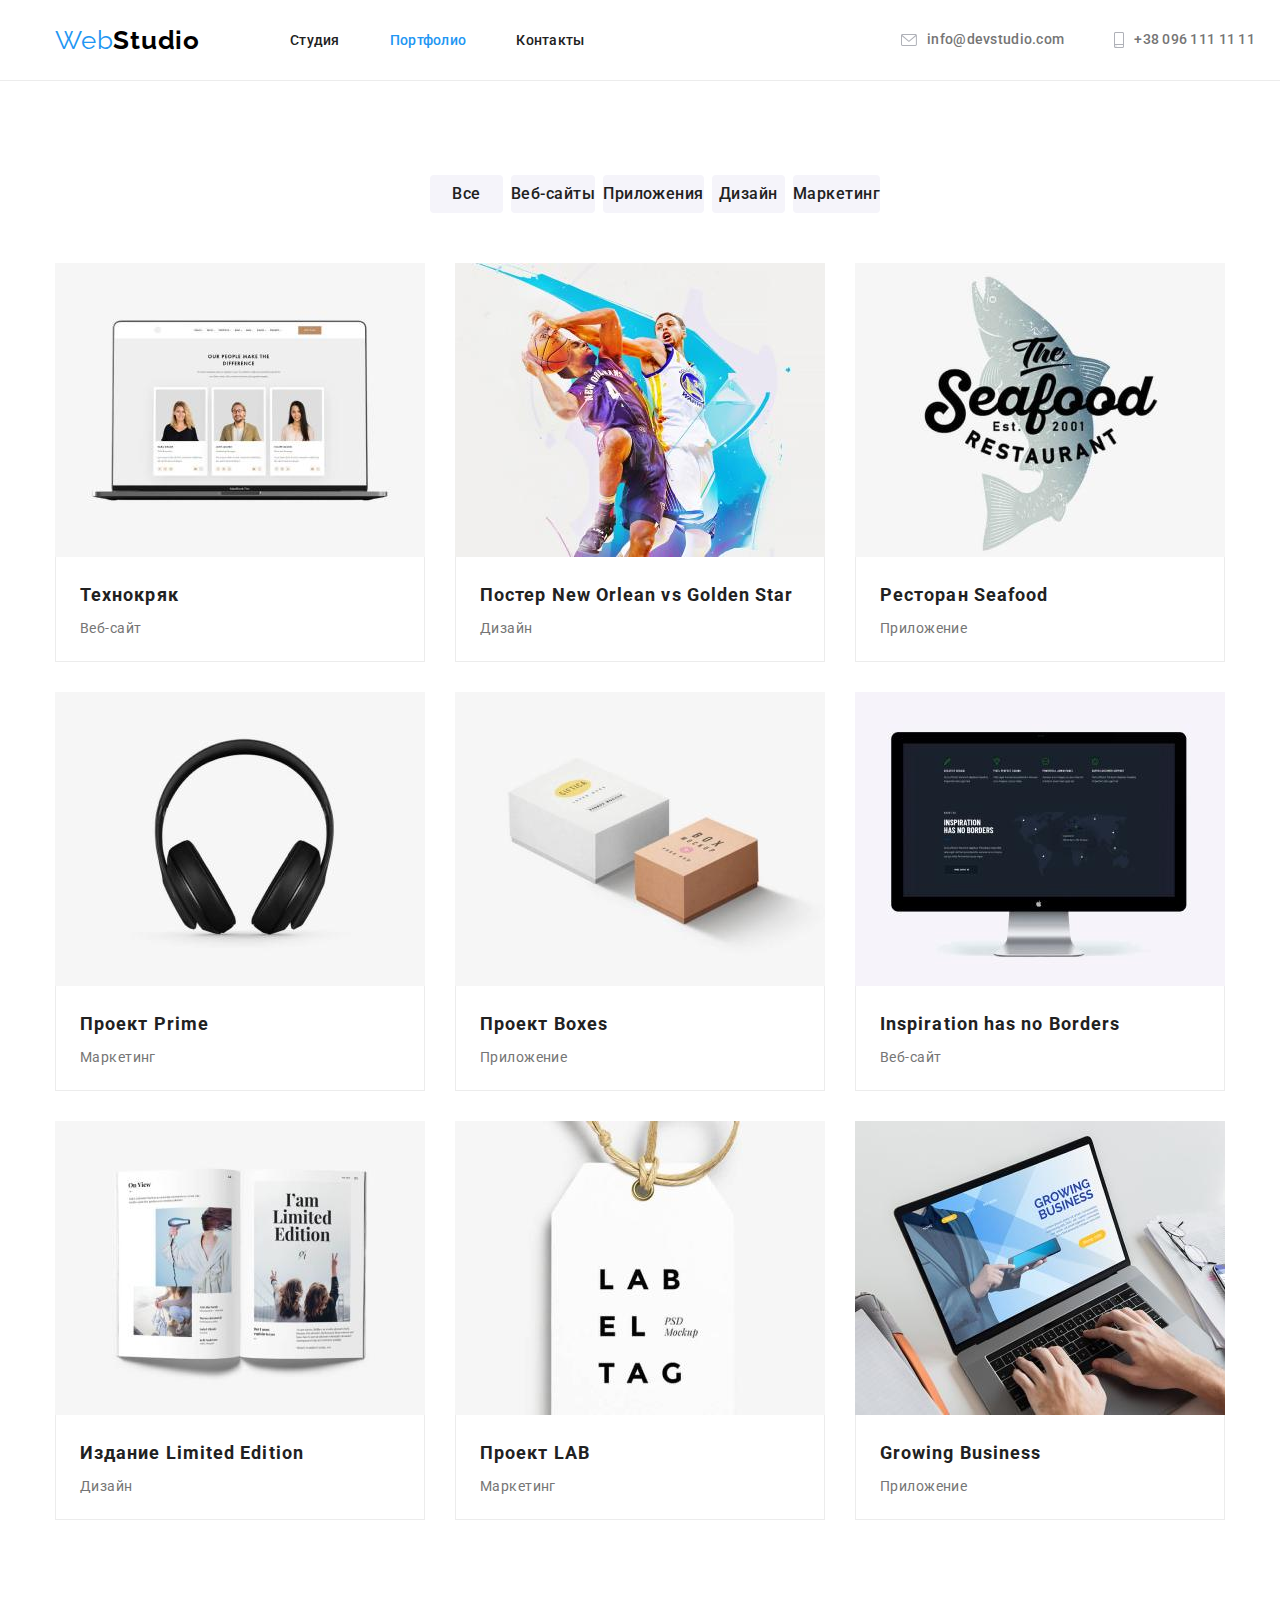
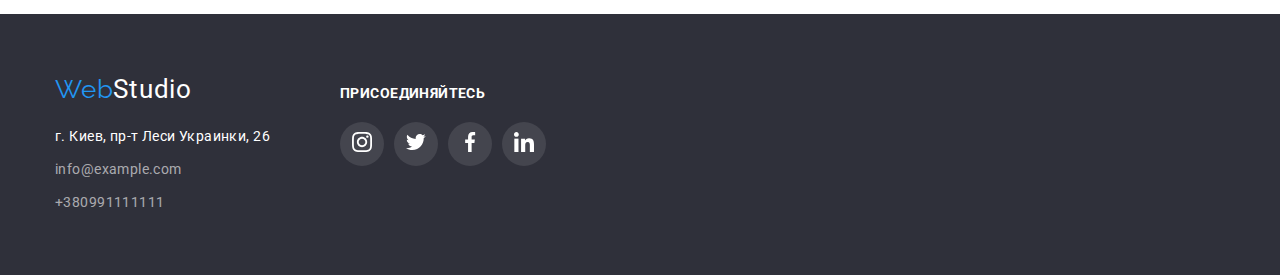
==== commit 912ea56b: "2" ====
--- a/css/styles.css
+++ b/css/styles.css
@@ -81,7 +81,7 @@
     align-items: center;}
     .menu-list{ display: flex;
         align-items: center;}
-.lin {color: var(--logo-color);}
+
 .logo-web { font-family: var(--logo-font);
     font-weight: 700d;
     font-size: 26px;
@@ -117,6 +117,7 @@
     letter-spacing: 0.02em;
 display: flex;
 align-items: center;}
+.lin {color: var(--logo-color);}
 
 /*title section*/
 .title-section{
@@ -499,6 +500,7 @@
     border-radius: 4px;
     color: var(--title-color);
     background-color: #F5F4FA;
+    border: none;
 }
 
 .nav-button:focus,
